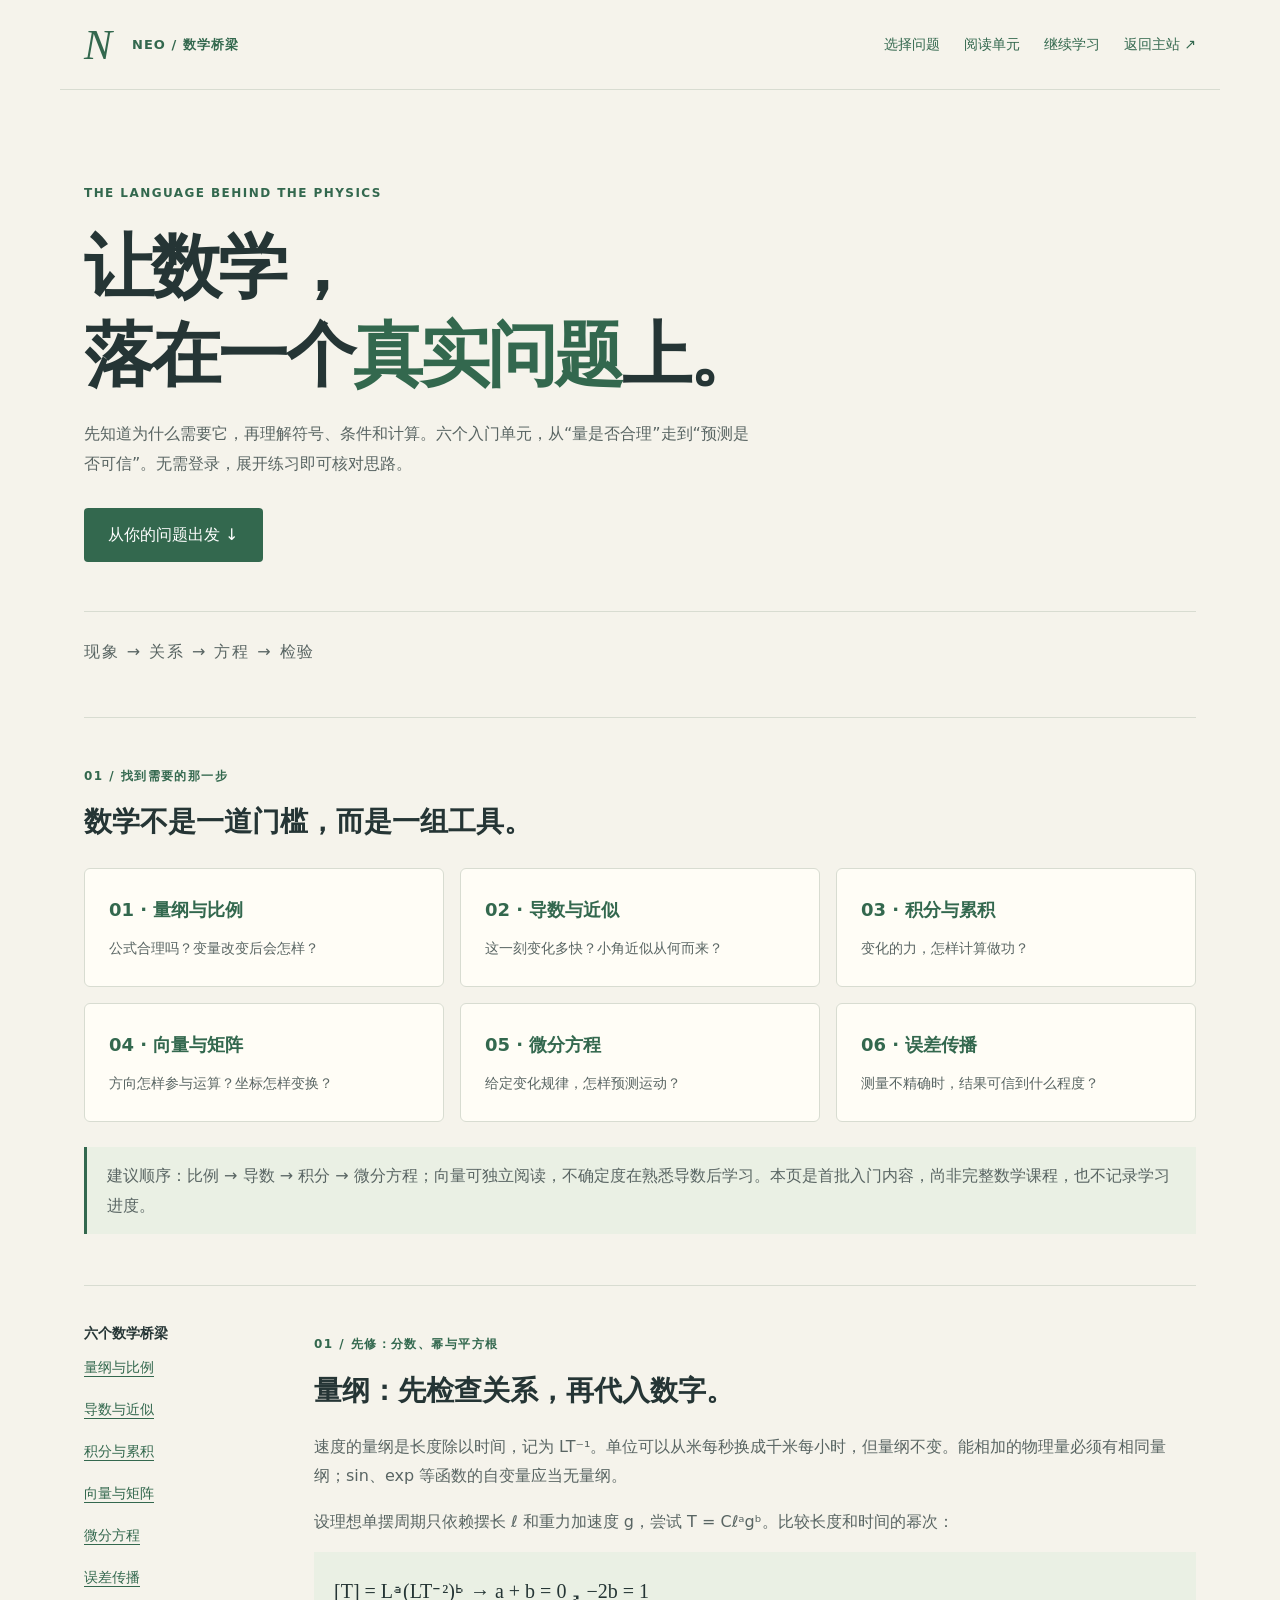
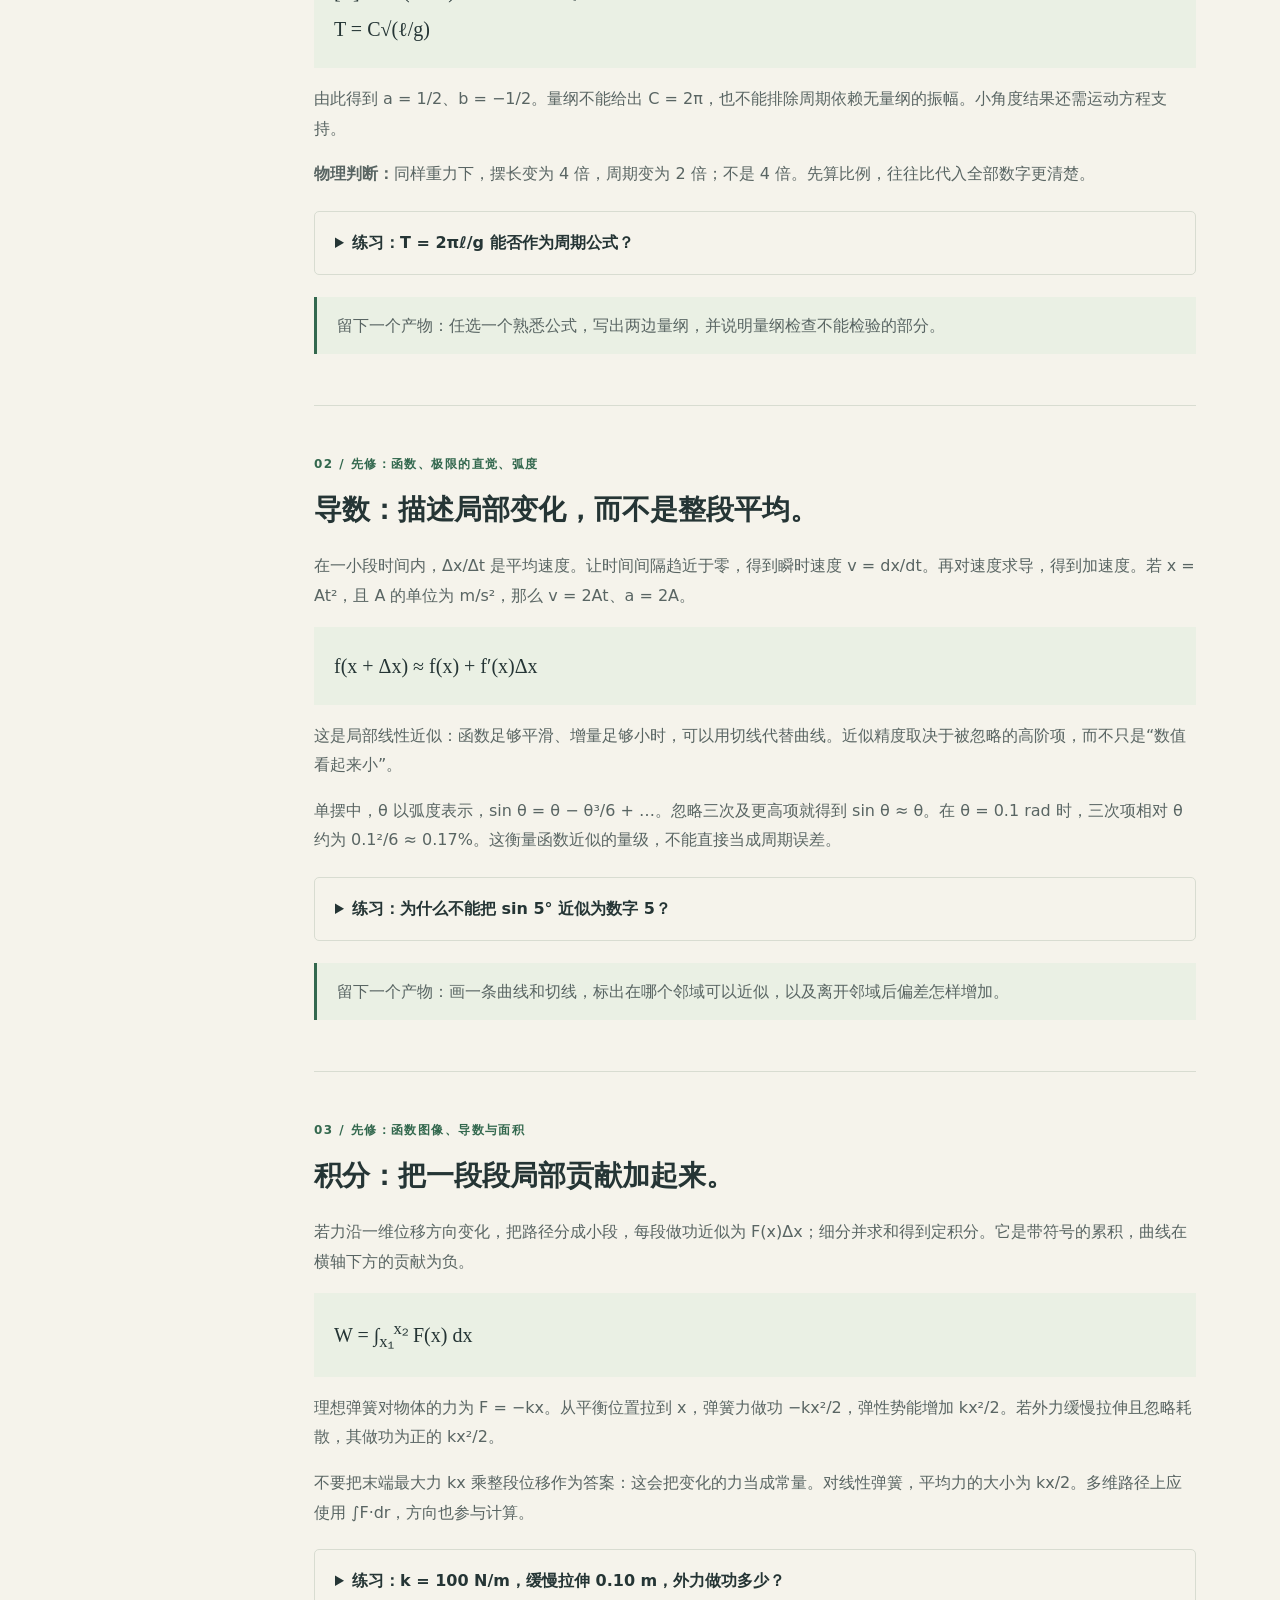
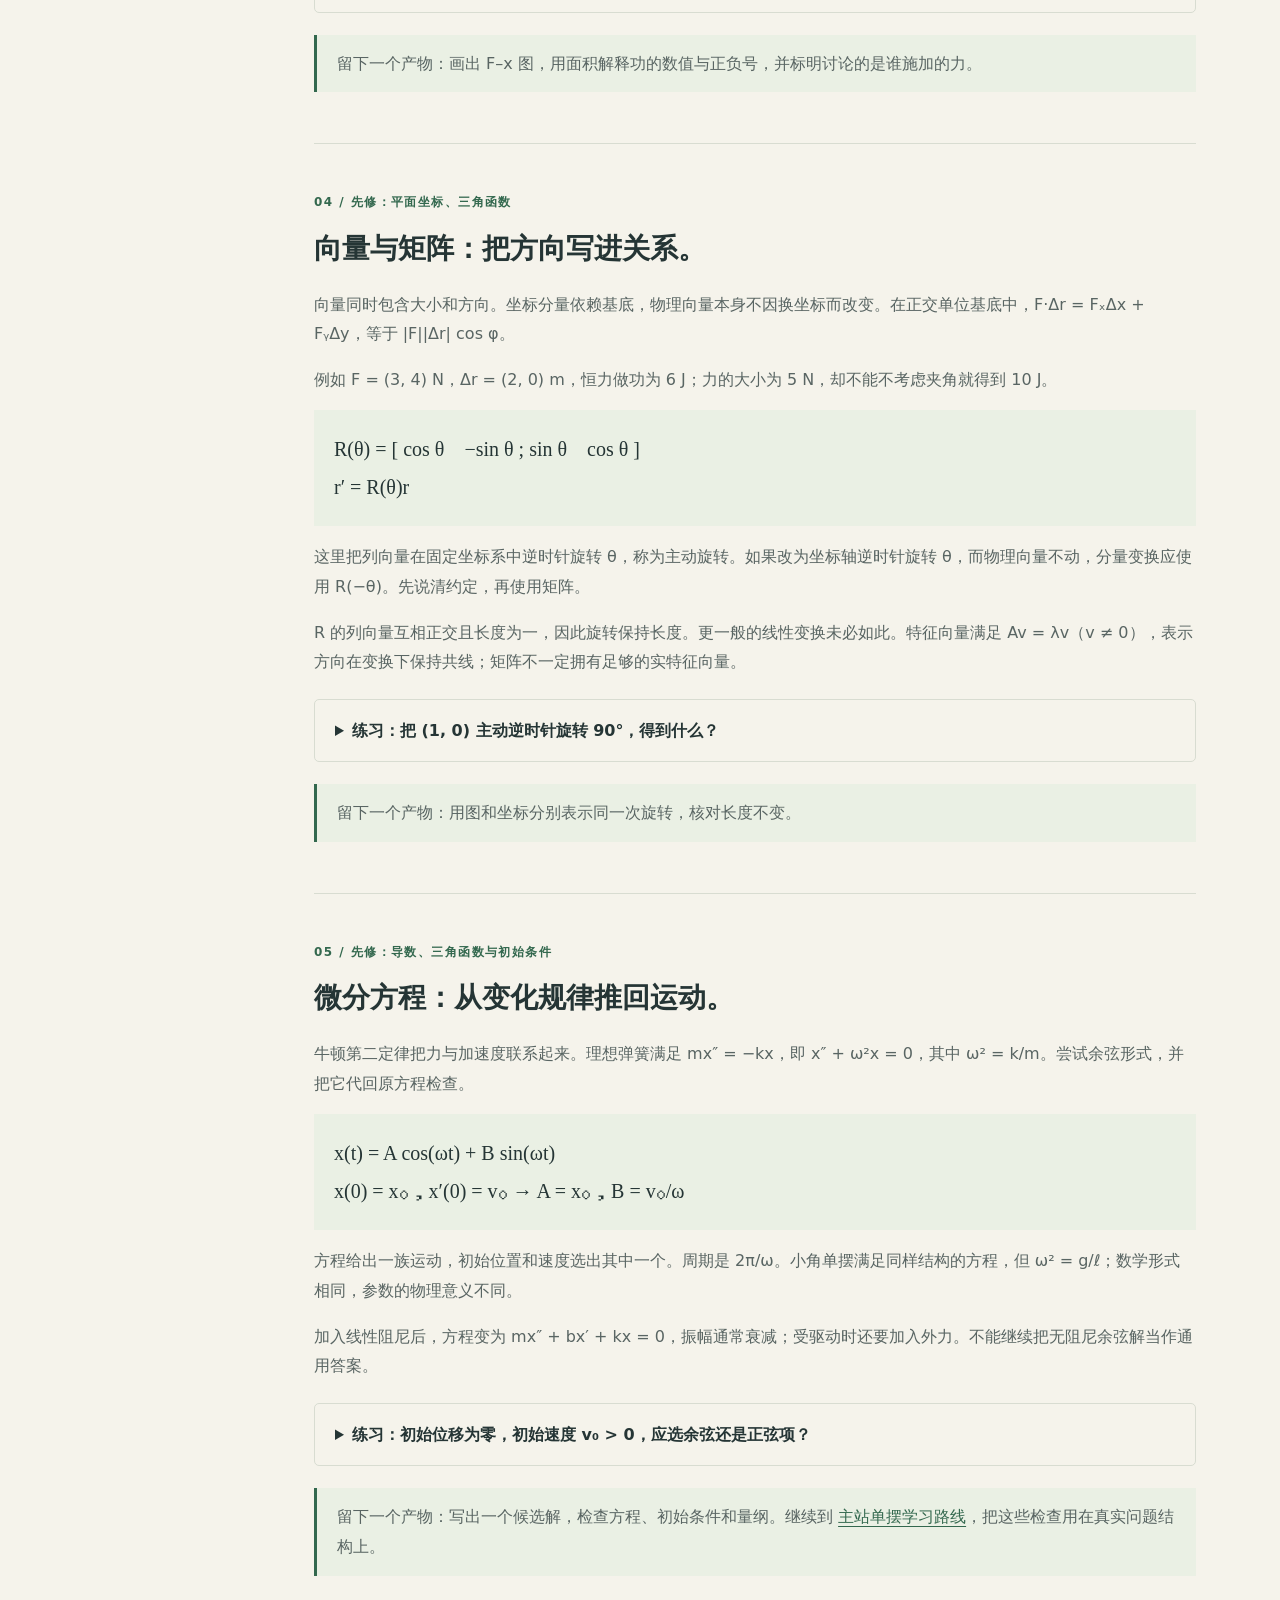
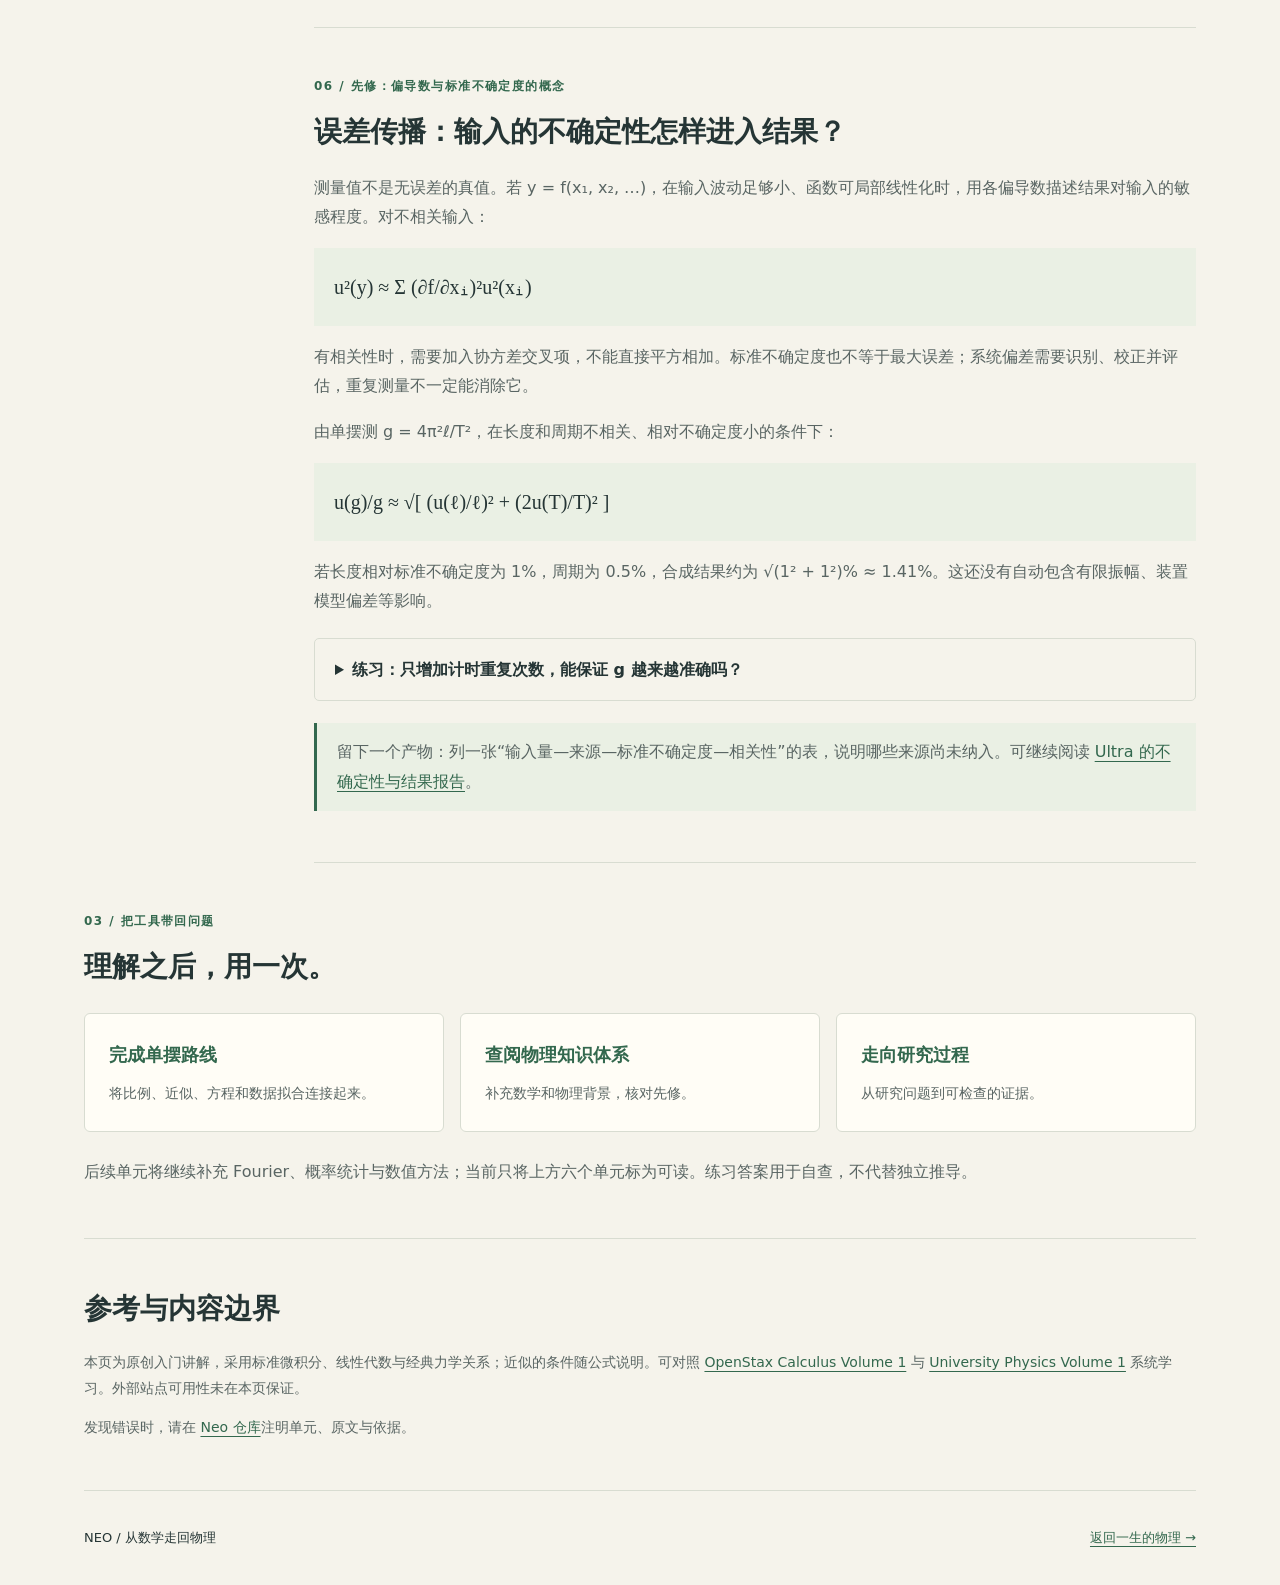
==== index.html @ 9232c653 "feat: build Neo mathematics bridge with six physics learning units" ====
<!doctype html><html lang="zh-CN"><head><meta charset="utf-8"><meta name="viewport" content="width=device-width,initial-scale=1"><meta name="description" content="Neo 数学桥梁：从量纲、导数、积分、向量、微分方程与误差传播连接物理问题。"><title>Neo · 数学如何进入物理</title><link rel="stylesheet" href="style.css"></head><body><a class="skip" href="#main">跳到正文</a><header><a class="brand" href="./">N<span>NEO / 数学桥梁</span></a><nav aria-label="主导航"><a href="#map">选择问题</a><a href="#units">阅读单元</a><a href="#next">继续学习</a><a href="https://illudew.github.io/">返回主站 ↗</a></nav></header><main id="main">
<section class="hero"><p class="eyebrow">THE LANGUAGE BEHIND THE PHYSICS</p><h1>让数学，<br>落在一个<em>真实问题</em>上。</h1><p>先知道为什么需要它，再理解符号、条件和计算。六个入门单元，从“量是否合理”走到“预测是否可信”。无需登录，展开练习即可核对思路。</p><a class="button" href="#map">从你的问题出发 ↓</a><div class="hero-equation" aria-hidden="true">现象 → 关系 → 方程 → 检验</div></section>
<section id="map"><p class="eyebrow">01 / 找到需要的那一步</p><h2>数学不是一道门槛，而是一组工具。</h2><div class="cards"><a href="#dimensions"><b>01 · 量纲与比例</b><span>公式合理吗？变量改变后会怎样？</span></a><a href="#derivative"><b>02 · 导数与近似</b><span>这一刻变化多快？小角近似从何而来？</span></a><a href="#integral"><b>03 · 积分与累积</b><span>变化的力，怎样计算做功？</span></a><a href="#vectors"><b>04 · 向量与矩阵</b><span>方向怎样参与运算？坐标怎样变换？</span></a><a href="#equation"><b>05 · 微分方程</b><span>给定变化规律，怎样预测运动？</span></a><a href="#uncertainty"><b>06 · 误差传播</b><span>测量不精确时，结果可信到什么程度？</span></a></div><p class="note">建议顺序：比例 → 导数 → 积分 → 微分方程；向量可独立阅读，不确定度在熟悉导数后学习。本页是首批入门内容，尚非完整数学课程，也不记录学习进度。</p></section>
<div id="units" class="reading"><aside aria-label="单元目录"><strong>六个数学桥梁</strong><a href="#dimensions">量纲与比例</a><a href="#derivative">导数与近似</a><a href="#integral">积分与累积</a><a href="#vectors">向量与矩阵</a><a href="#equation">微分方程</a><a href="#uncertainty">误差传播</a></aside><article>
<section id="dimensions"><p class="eyebrow">01 / 先修：分数、幂与平方根</p><h2>量纲：先检查关系，再代入数字。</h2><p>速度的量纲是长度除以时间，记为 LT⁻¹。单位可以从米每秒换成千米每小时，但量纲不变。能相加的物理量必须有相同量纲；sin、exp 等函数的自变量应当无量纲。</p><p>设理想单摆周期只依赖摆长 ℓ 和重力加速度 g，尝试 T = Cℓᵃgᵇ。比较长度和时间的幂次：</p><div class="formula">[T] = Lᵃ(LT⁻²)ᵇ → a + b = 0，−2b = 1<br>T = C√(ℓ/g)</div><p>由此得到 a = 1/2、b = −1/2。量纲不能给出 C = 2π，也不能排除周期依赖无量纲的振幅。小角度结果还需运动方程支持。</p><p><strong>物理判断：</strong>同样重力下，摆长变为 4 倍，周期变为 2 倍；不是 4 倍。先算比例，往往比代入全部数字更清楚。</p><details><summary>练习：T = 2πℓ/g 能否作为周期公式？</summary><p>不能。ℓ/g 的量纲为时间平方，乘无量纲的 2π 后仍是时间平方。量纲错误足以否定公式；量纲正确却不足以证明公式。</p></details><p class="task">留下一个产物：任选一个熟悉公式，写出两边量纲，并说明量纲检查不能检验的部分。</p></section>
<section id="derivative"><p class="eyebrow">02 / 先修：函数、极限的直觉、弧度</p><h2>导数：描述局部变化，而不是整段平均。</h2><p>在一小段时间内，Δx/Δt 是平均速度。让时间间隔趋近于零，得到瞬时速度 v = dx/dt。再对速度求导，得到加速度。若 x = At²，且 A 的单位为 m/s²，那么 v = 2At、a = 2A。</p><div class="formula">f(x + Δx) ≈ f(x) + f′(x)Δx</div><p>这是局部线性近似：函数足够平滑、增量足够小时，可以用切线代替曲线。近似精度取决于被忽略的高阶项，而不只是“数值看起来小”。</p><p>单摆中，θ 以弧度表示，sin θ = θ − θ³/6 + …。忽略三次及更高项就得到 sin θ ≈ θ。在 θ = 0.1 rad 时，三次项相对 θ 约为 0.1²/6 ≈ 0.17%。这衡量函数近似的量级，不能直接当成周期误差。</p><details><summary>练习：为什么不能把 sin 5° 近似为数字 5？</summary><p>展开式使用弧度。5° = π/36 ≈ 0.0873 rad，所以 sin 5° ≈ 0.0873。把角度制的数值直接代入会破坏近似的尺度。</p></details><p class="task">留下一个产物：画一条曲线和切线，标出在哪个邻域可以近似，以及离开邻域后偏差怎样增加。</p></section>
<section id="integral"><p class="eyebrow">03 / 先修：函数图像、导数与面积</p><h2>积分：把一段段局部贡献加起来。</h2><p>若力沿一维位移方向变化，把路径分成小段，每段做功近似为 F(x)Δx；细分并求和得到定积分。它是带符号的累积，曲线在横轴下方的贡献为负。</p><div class="formula">W = ∫<sub>x₁</sub><sup>x₂</sup> F(x) dx</div><p>理想弹簧对物体的力为 F = −kx。从平衡位置拉到 x，弹簧力做功 −kx²/2，弹性势能增加 kx²/2。若外力缓慢拉伸且忽略耗散，其做功为正的 kx²/2。</p><p>不要把末端最大力 kx 乘整段位移作为答案：这会把变化的力当成常量。对线性弹簧，平均力的大小为 kx/2。多维路径上应使用 ∫F·dr，方向也参与计算。</p><details><summary>练习：k = 100 N/m，缓慢拉伸 0.10 m，外力做功多少？</summary><p>W = (1/2) × 100 × 0.10² = 0.50 J。若答案为 1 J，检查是否把最终力用于整个过程。</p></details><p class="task">留下一个产物：画出 F–x 图，用面积解释功的数值与正负号，并标明讨论的是谁施加的力。</p></section>
<section id="vectors"><p class="eyebrow">04 / 先修：平面坐标、三角函数</p><h2>向量与矩阵：把方向写进关系。</h2><p>向量同时包含大小和方向。坐标分量依赖基底，物理向量本身不因换坐标而改变。在正交单位基底中，F·Δr = FₓΔx + FᵧΔy，等于 |F||Δr| cos φ。</p><p>例如 F = (3, 4) N，Δr = (2, 0) m，恒力做功为 6 J；力的大小为 5 N，却不能不考虑夹角就得到 10 J。</p><div class="formula">R(θ) = [ cos θ　−sin θ ; sin θ　cos θ ]<br>r′ = R(θ)r</div><p>这里把列向量在固定坐标系中逆时针旋转 θ，称为主动旋转。如果改为坐标轴逆时针旋转 θ，而物理向量不动，分量变换应使用 R(−θ)。先说清约定，再使用矩阵。</p><p>R 的列向量互相正交且长度为一，因此旋转保持长度。更一般的线性变换未必如此。特征向量满足 Av = λv（v ≠ 0），表示方向在变换下保持共线；矩阵不一定拥有足够的实特征向量。</p><details><summary>练习：把 (1, 0) 主动逆时针旋转 90°，得到什么？</summary><p>得到 (0, 1)。如果结果是 (0, −1)，检查采用的是主动旋转还是被动坐标变换，以及角度正方向。</p></details><p class="task">留下一个产物：用图和坐标分别表示同一次旋转，核对长度不变。</p></section>
<section id="equation"><p class="eyebrow">05 / 先修：导数、三角函数与初始条件</p><h2>微分方程：从变化规律推回运动。</h2><p>牛顿第二定律把力与加速度联系起来。理想弹簧满足 mx″ = −kx，即 x″ + ω²x = 0，其中 ω² = k/m。尝试余弦形式，并把它代回原方程检查。</p><div class="formula">x(t) = A cos(ωt) + B sin(ωt)<br>x(0) = x₀，x′(0) = v₀ → A = x₀，B = v₀/ω</div><p>方程给出一族运动，初始位置和速度选出其中一个。周期是 2π/ω。小角单摆满足同样结构的方程，但 ω² = g/ℓ；数学形式相同，参数的物理意义不同。</p><p>加入线性阻尼后，方程变为 mx″ + bx′ + kx = 0，振幅通常衰减；受驱动时还要加入外力。不能继续把无阻尼余弦解当作通用答案。</p><details><summary>练习：初始位移为零，初始速度 v₀ &gt; 0，应选余弦还是正弦项？</summary><p>此时 A = 0，B = v₀/ω，故 x = (v₀/ω)sin(ωt)。代入 t = 0 检查位置，再求导检查初速度，比凭图形记忆更可靠。</p></details><p class="task">留下一个产物：写出一个候选解，检查方程、初始条件和量纲。继续到 <a href="https://illudew.github.io/learn.html#derive">主站单摆学习路线</a>，把这些检查用在真实问题结构上。</p></section>
<section id="uncertainty"><p class="eyebrow">06 / 先修：偏导数与标准不确定度的概念</p><h2>误差传播：输入的不确定性怎样进入结果？</h2><p>测量值不是无误差的真值。若 y = f(x₁, x₂, …)，在输入波动足够小、函数可局部线性化时，用各偏导数描述结果对输入的敏感程度。对不相关输入：</p><div class="formula">u²(y) ≈ Σ (∂f/∂xᵢ)²u²(xᵢ)</div><p>有相关性时，需要加入协方差交叉项，不能直接平方相加。标准不确定度也不等于最大误差；系统偏差需要识别、校正并评估，重复测量不一定能消除它。</p><p>由单摆测 g = 4π²ℓ/T²，在长度和周期不相关、相对不确定度小的条件下：</p><div class="formula">u(g)/g ≈ √[ (u(ℓ)/ℓ)² + (2u(T)/T)² ]</div><p>若长度相对标准不确定度为 1%，周期为 0.5%，合成结果约为 √(1² + 1²)% ≈ 1.41%。这还没有自动包含有限振幅、装置模型偏差等影响。</p><details><summary>练习：只增加计时重复次数，能保证 g 越来越准确吗？</summary><p>不能。若长度零点偏差或小角模型误差占主导，重复计时只改善部分随机分量。应先建立不确定度预算，识别最主要来源，再选择改进方向。</p></details><p class="task">留下一个产物：列一张“输入量—来源—标准不确定度—相关性”的表，说明哪些来源尚未纳入。可继续阅读 <a href="https://illudew.github.io/ultra/methods/uncertainty.html">Ultra 的不确定性与结果报告</a>。</p></section>
</article></div>
<section id="next"><p class="eyebrow">03 / 把工具带回问题</p><h2>理解之后，用一次。</h2><div class="cards"><a href="https://illudew.github.io/learn.html"><b>完成单摆路线</b><span>将比例、近似、方程和数据拟合连接起来。</span></a><a href="https://illudew.github.io/Equimophysics/"><b>查阅物理知识体系</b><span>补充数学和物理背景，核对先修。</span></a><a href="https://illudew.github.io/ultra/workflow.html"><b>走向研究过程</b><span>从研究问题到可检查的证据。</span></a></div><p>后续单元将继续补充 Fourier、概率统计与数值方法；当前只将上方六个单元标为可读。练习答案用于自查，不代替独立推导。</p></section>
<section class="sources"><h2>参考与内容边界</h2><p>本页为原创入门讲解，采用标准微积分、线性代数与经典力学关系；近似的条件随公式说明。可对照 <a href="https://openstax.org/details/books/calculus-volume-1">OpenStax Calculus Volume 1</a> 与 <a href="https://openstax.org/details/books/university-physics-volume-1">University Physics Volume 1</a> 系统学习。外部站点可用性未在本页保证。</p><p>发现错误时，请在 <a href="https://github.com/illudew/neo/issues">Neo 仓库</a>注明单元、原文与依据。</p></section>
</main><footer><span>NEO / 从数学走回物理</span><a href="https://illudew.github.io/">返回一生的物理 →</a></footer></body></html>
---- style.css ----
:root{--ink:#253535;--muted:#596563;--paper:#f5f3eb;--line:#d8dcd1;--green:#33684e;font-family:system-ui,-apple-system,"PingFang SC","Microsoft YaHei",sans-serif;color:var(--ink);background:var(--paper);line-height:1.85}*{box-sizing:border-box}body{margin:0}a{color:var(--green);text-underline-offset:4px}a:focus-visible,summary:focus-visible{outline:3px solid #b77728;outline-offset:4px}header,main,footer{max-width:1160px;margin:auto;padding-inline:24px}header{display:flex;justify-content:space-between;align-items:center;gap:24px;min-height:90px;border-bottom:1px solid var(--line)}.brand{font:italic 42px Georgia,serif;text-decoration:none;display:flex;align-items:center;gap:20px}.brand span{font:600 13px system-ui;letter-spacing:.08em}nav{display:flex;gap:24px;font-size:14px}nav a{text-decoration:none}.skip{position:absolute;top:-100px;padding:10px;background:white}.skip:focus{top:0}.hero{padding:80px 0 50px}.eyebrow{color:var(--green);font-size:12px;letter-spacing:.12em;font-weight:650}h1{font-size:clamp(38px,6vw,70px);line-height:1.25;letter-spacing:-.04em;margin:20px 0}h1 em{font-style:normal;color:var(--green)}.hero>p{max-width:680px}.button{display:inline-block;background:var(--green);color:white;padding:12px 24px;border-radius:4px;text-decoration:none;margin:14px 0}.hero-equation{border-top:1px solid var(--line);padding-top:25px;margin-top:35px;color:var(--muted);letter-spacing:.12em}h2{font-size:28px;line-height:1.5;margin:14px 0 20px}section{scroll-margin-top:24px;padding:35px 0;border-bottom:1px solid var(--line)}.cards{display:grid;grid-template-columns:repeat(3,minmax(0,1fr));gap:16px;margin:25px 0}.cards a{display:block;padding:24px;border:1px solid var(--line);background:#fffdf6;border-radius:6px;text-decoration:none}.cards b{display:block;font-size:18px}.cards span{display:block;color:var(--muted);font-size:14px;margin-top:10px}.cards a:hover{border-color:var(--green)}p{color:var(--muted)}.note,.task{border-left:3px solid var(--green);padding:14px 20px;background:#eaf0e4}.reading{display:grid;grid-template-columns:185px minmax(0,1fr);gap:45px;margin-top:35px}.reading aside{position:sticky;top:20px;height:max-content;font-size:14px}.reading aside a{display:block;padding:8px 0}.reading article{min-width:0}.reading article section:first-child{padding-top:0}.formula{background:#eaf0e4;padding:20px;font:20px/1.9 Georgia,"Times New Roman",serif;overflow-wrap:anywhere}details{border:1px solid var(--line);padding:16px 20px;border-radius:5px;margin:22px 0}summary{cursor:pointer;font-weight:600}details p:last-child{margin-bottom:0}.sources{font-size:14px}footer{display:flex;justify-content:space-between;gap:20px;padding-block:35px;font-size:13px}@media(max-width:760px){header{flex-direction:column;align-items:flex-start;padding-block:18px;gap:15px}nav{gap:17px;flex-wrap:wrap}.cards{grid-template-columns:repeat(2,minmax(0,1fr))}.reading{grid-template-columns:1fr;gap:25px}.reading aside{position:static;display:flex;gap:15px;overflow:auto;white-space:nowrap}.reading aside strong{display:none}.hero{padding-top:40px}}@media(max-width:480px){header,main,footer{padding-inline:18px}.cards{grid-template-columns:1fr}h2{font-size:24px}footer{display:block}.formula{font-size:18px}}@media print{header,aside,footer,.button{display:none!important}.reading{display:block}details{break-inside:avoid}main{max-width:none}body{background:white}}
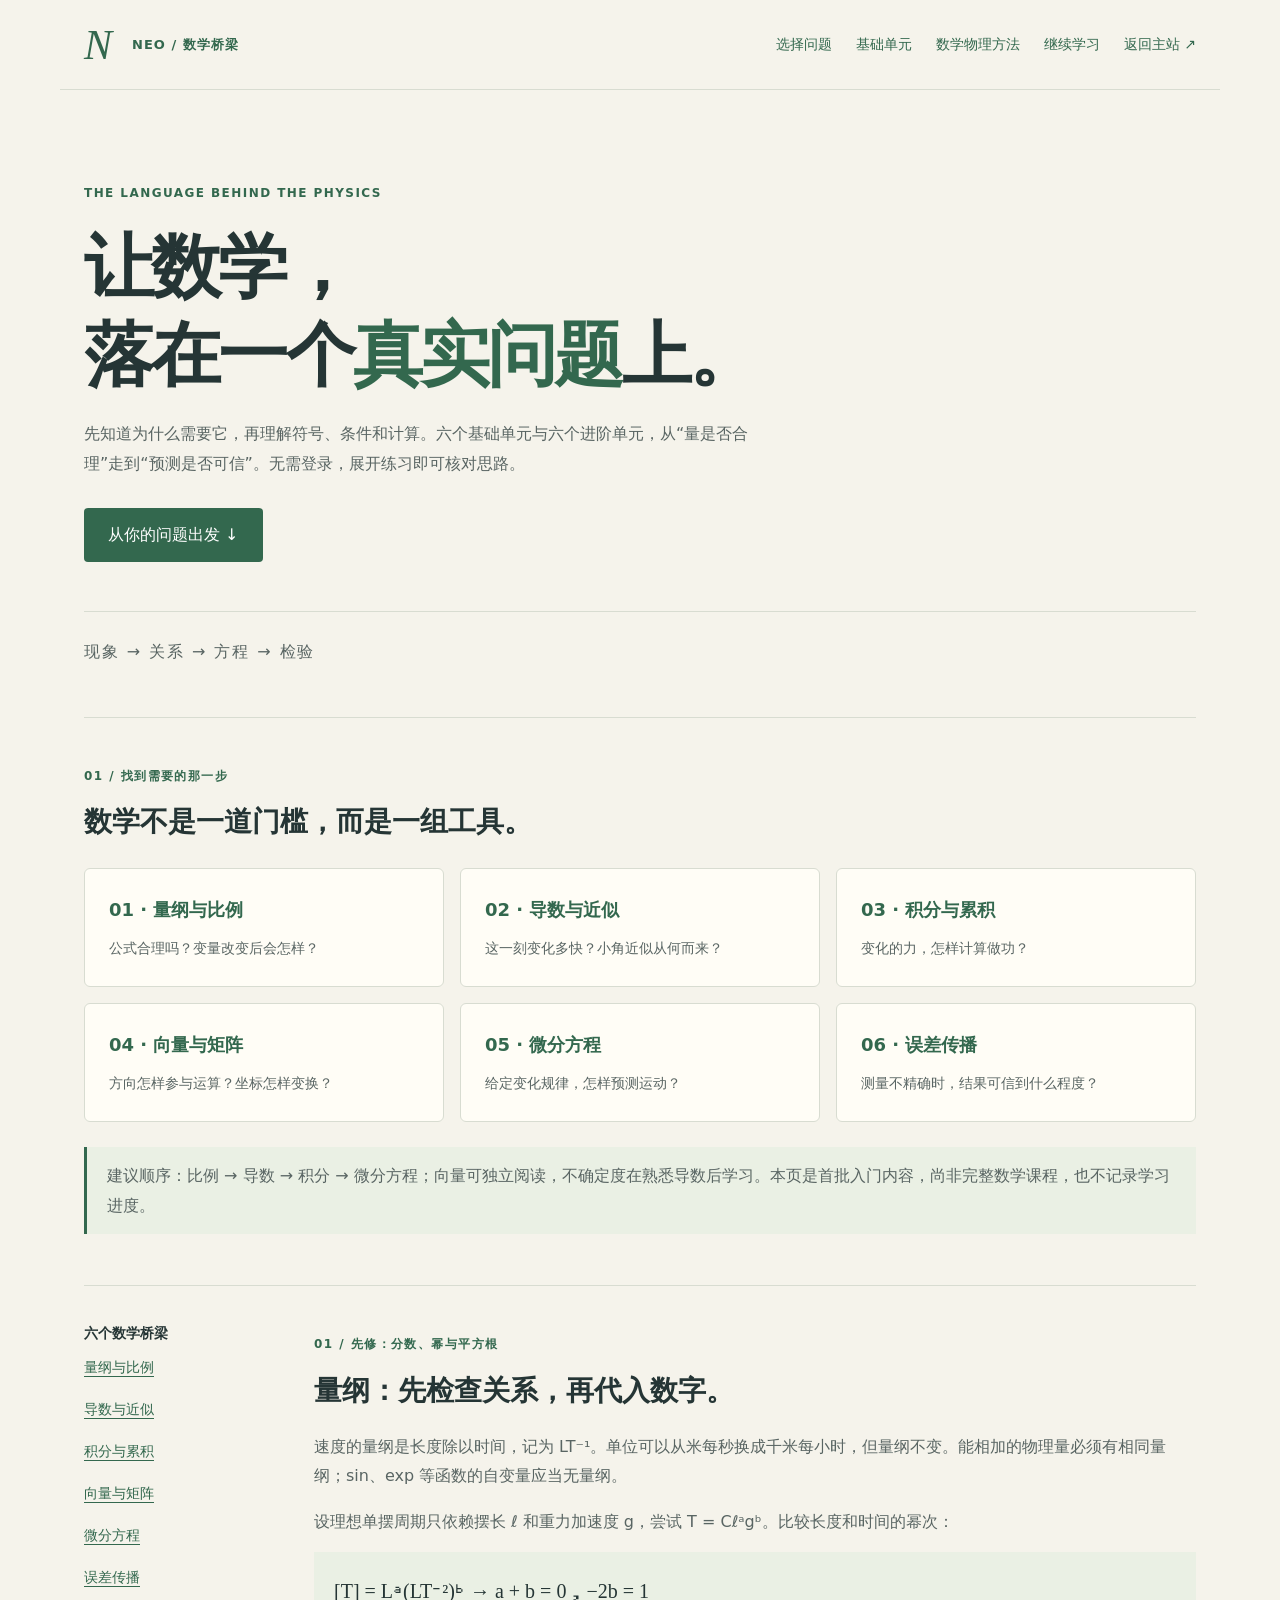
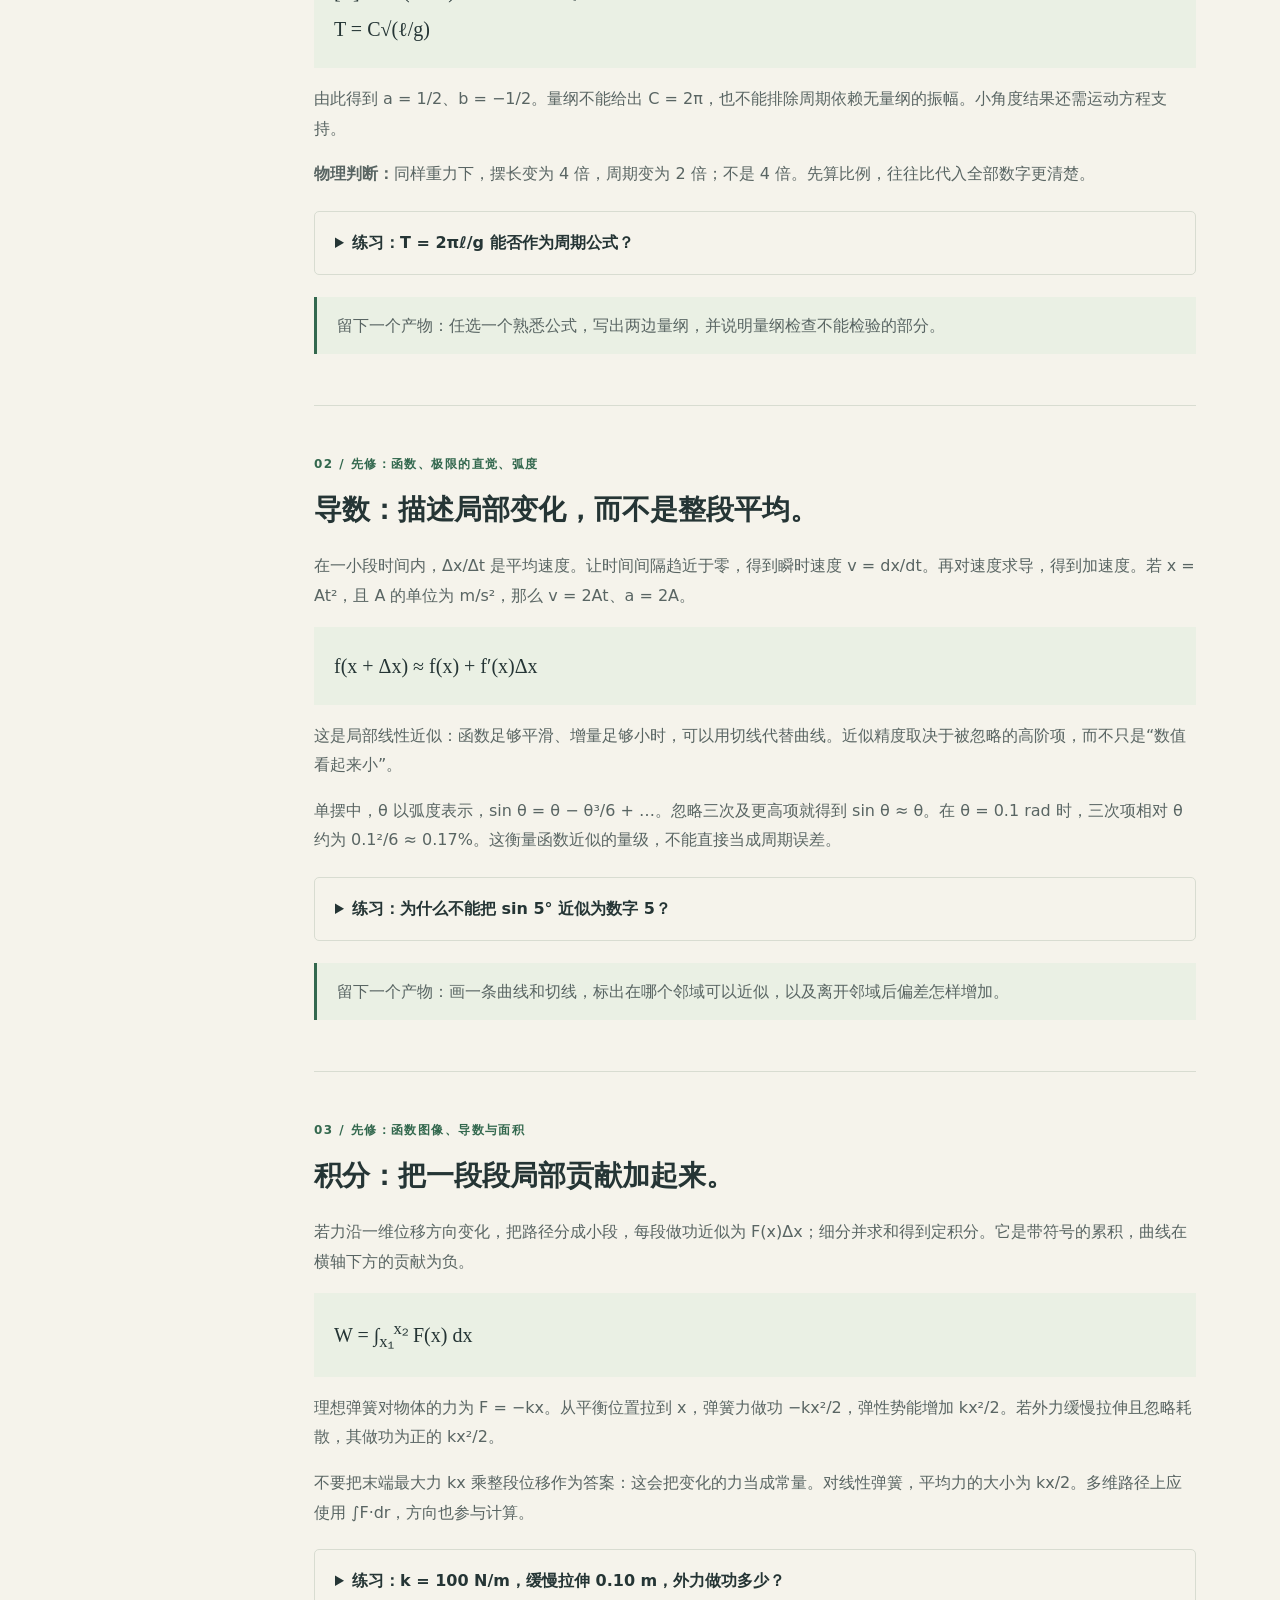
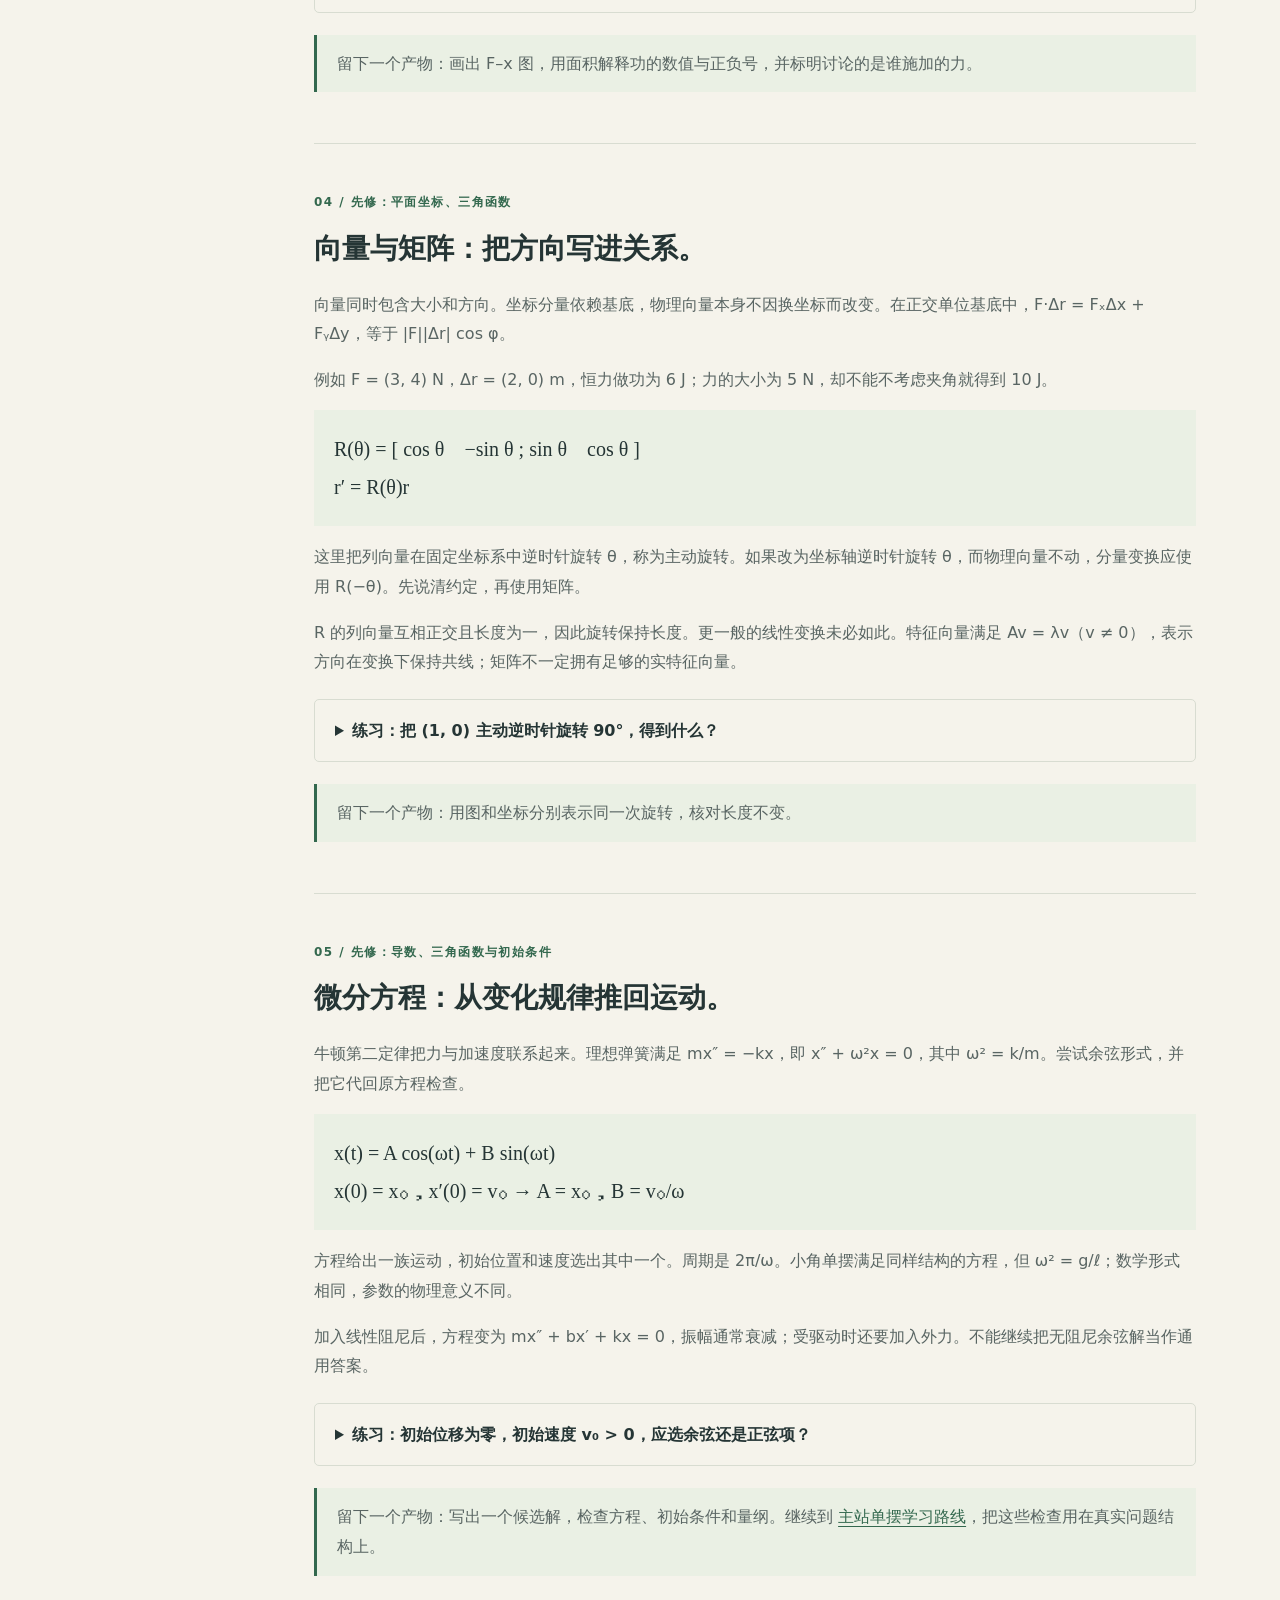
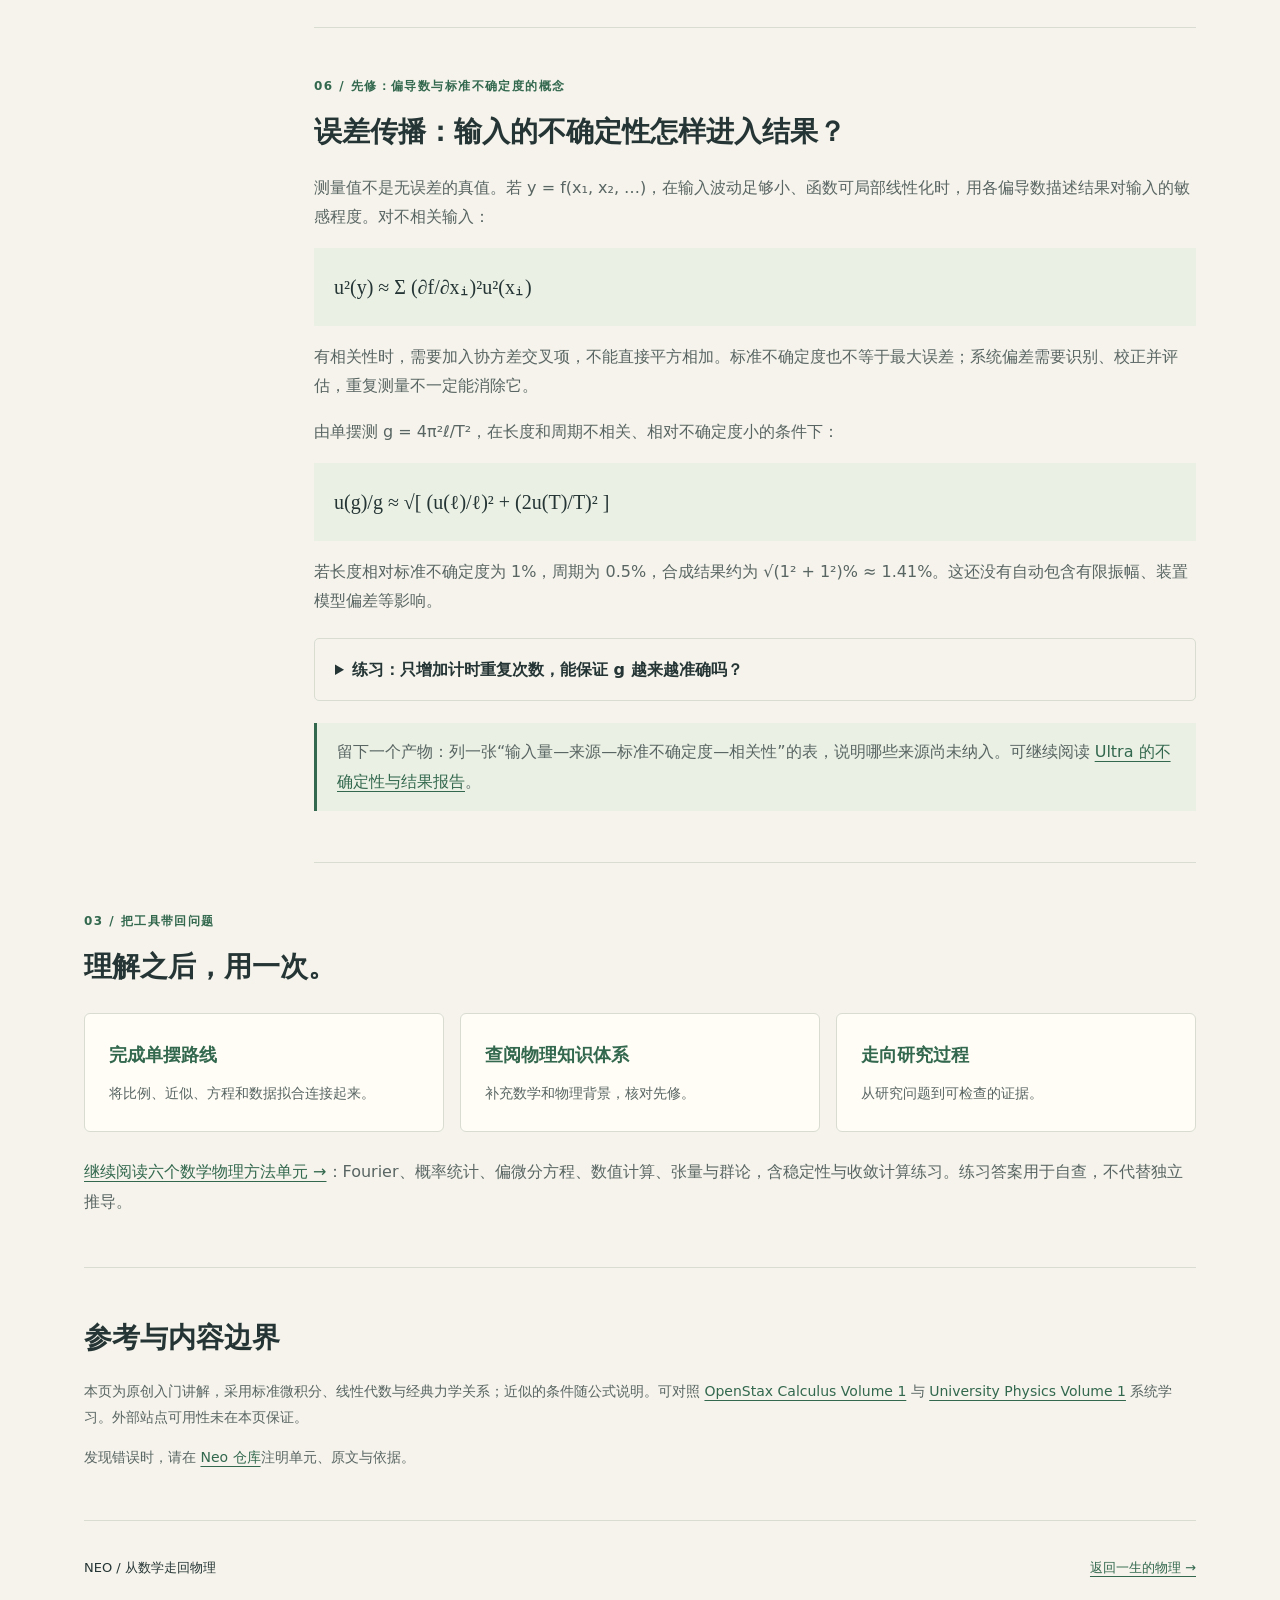
==== commit 50d2aa11: "feat: extend Neo into mathematical physics with PDEs tensors groups and numerics" ====
--- a/index.html
+++ b/index.html
@@ -1,5 +1,5 @@
-<!doctype html><html lang="zh-CN"><head><meta charset="utf-8"><meta name="viewport" content="width=device-width,initial-scale=1"><meta name="description" content="Neo 数学桥梁：从量纲、导数、积分、向量、微分方程与误差传播连接物理问题。"><title>Neo · 数学如何进入物理</title><link rel="stylesheet" href="style.css"></head><body><a class="skip" href="#main">跳到正文</a><header><a class="brand" href="./">N<span>NEO / 数学桥梁</span></a><nav aria-label="主导航"><a href="#map">选择问题</a><a href="#units">阅读单元</a><a href="#next">继续学习</a><a href="https://illudew.github.io/">返回主站 ↗</a></nav></header><main id="main">
-<section class="hero"><p class="eyebrow">THE LANGUAGE BEHIND THE PHYSICS</p><h1>让数学，<br>落在一个<em>真实问题</em>上。</h1><p>先知道为什么需要它，再理解符号、条件和计算。六个入门单元，从“量是否合理”走到“预测是否可信”。无需登录，展开练习即可核对思路。</p><a class="button" href="#map">从你的问题出发 ↓</a><div class="hero-equation" aria-hidden="true">现象 → 关系 → 方程 → 检验</div></section>
+<!doctype html><html lang="zh-CN"><head><meta charset="utf-8"><meta name="viewport" content="width=device-width,initial-scale=1"><meta name="description" content="Neo 数学桥梁：从量纲、导数、积分、向量、微分方程与误差传播连接物理问题。"><title>Neo · 数学如何进入物理</title><link rel="stylesheet" href="style.css"></head><body><a class="skip" href="#main">跳到正文</a><header><a class="brand" href="./">N<span>NEO / 数学桥梁</span></a><nav aria-label="主导航"><a href="#map">选择问题</a><a href="#units">基础单元</a><a href="methods.html">数学物理方法</a><a href="#next">继续学习</a><a href="https://illudew.github.io/">返回主站 ↗</a></nav></header><main id="main">
+<section class="hero"><p class="eyebrow">THE LANGUAGE BEHIND THE PHYSICS</p><h1>让数学，<br>落在一个<em>真实问题</em>上。</h1><p>先知道为什么需要它，再理解符号、条件和计算。六个基础单元与六个进阶单元，从“量是否合理”走到“预测是否可信”。无需登录，展开练习即可核对思路。</p><a class="button" href="#map">从你的问题出发 ↓</a><div class="hero-equation" aria-hidden="true">现象 → 关系 → 方程 → 检验</div></section>
 <section id="map"><p class="eyebrow">01 / 找到需要的那一步</p><h2>数学不是一道门槛，而是一组工具。</h2><div class="cards"><a href="#dimensions"><b>01 · 量纲与比例</b><span>公式合理吗？变量改变后会怎样？</span></a><a href="#derivative"><b>02 · 导数与近似</b><span>这一刻变化多快？小角近似从何而来？</span></a><a href="#integral"><b>03 · 积分与累积</b><span>变化的力，怎样计算做功？</span></a><a href="#vectors"><b>04 · 向量与矩阵</b><span>方向怎样参与运算？坐标怎样变换？</span></a><a href="#equation"><b>05 · 微分方程</b><span>给定变化规律，怎样预测运动？</span></a><a href="#uncertainty"><b>06 · 误差传播</b><span>测量不精确时，结果可信到什么程度？</span></a></div><p class="note">建议顺序：比例 → 导数 → 积分 → 微分方程；向量可独立阅读，不确定度在熟悉导数后学习。本页是首批入门内容，尚非完整数学课程，也不记录学习进度。</p></section>
 <div id="units" class="reading"><aside aria-label="单元目录"><strong>六个数学桥梁</strong><a href="#dimensions">量纲与比例</a><a href="#derivative">导数与近似</a><a href="#integral">积分与累积</a><a href="#vectors">向量与矩阵</a><a href="#equation">微分方程</a><a href="#uncertainty">误差传播</a></aside><article>
 <section id="dimensions"><p class="eyebrow">01 / 先修：分数、幂与平方根</p><h2>量纲：先检查关系，再代入数字。</h2><p>速度的量纲是长度除以时间，记为 LT⁻¹。单位可以从米每秒换成千米每小时，但量纲不变。能相加的物理量必须有相同量纲；sin、exp 等函数的自变量应当无量纲。</p><p>设理想单摆周期只依赖摆长 ℓ 和重力加速度 g，尝试 T = Cℓᵃgᵇ。比较长度和时间的幂次：</p><div class="formula">[T] = Lᵃ(LT⁻²)ᵇ → a + b = 0，−2b = 1<br>T = C√(ℓ/g)</div><p>由此得到 a = 1/2、b = −1/2。量纲不能给出 C = 2π，也不能排除周期依赖无量纲的振幅。小角度结果还需运动方程支持。</p><p><strong>物理判断：</strong>同样重力下，摆长变为 4 倍，周期变为 2 倍；不是 4 倍。先算比例，往往比代入全部数字更清楚。</p><details><summary>练习：T = 2πℓ/g 能否作为周期公式？</summary><p>不能。ℓ/g 的量纲为时间平方，乘无量纲的 2π 后仍是时间平方。量纲错误足以否定公式；量纲正确却不足以证明公式。</p></details><p class="task">留下一个产物：任选一个熟悉公式，写出两边量纲，并说明量纲检查不能检验的部分。</p></section>
@@ -9,6 +9,6 @@
 <section id="equation"><p class="eyebrow">05 / 先修：导数、三角函数与初始条件</p><h2>微分方程：从变化规律推回运动。</h2><p>牛顿第二定律把力与加速度联系起来。理想弹簧满足 mx″ = −kx，即 x″ + ω²x = 0，其中 ω² = k/m。尝试余弦形式，并把它代回原方程检查。</p><div class="formula">x(t) = A cos(ωt) + B sin(ωt)<br>x(0) = x₀，x′(0) = v₀ → A = x₀，B = v₀/ω</div><p>方程给出一族运动，初始位置和速度选出其中一个。周期是 2π/ω。小角单摆满足同样结构的方程，但 ω² = g/ℓ；数学形式相同，参数的物理意义不同。</p><p>加入线性阻尼后，方程变为 mx″ + bx′ + kx = 0，振幅通常衰减；受驱动时还要加入外力。不能继续把无阻尼余弦解当作通用答案。</p><details><summary>练习：初始位移为零，初始速度 v₀ &gt; 0，应选余弦还是正弦项？</summary><p>此时 A = 0，B = v₀/ω，故 x = (v₀/ω)sin(ωt)。代入 t = 0 检查位置，再求导检查初速度，比凭图形记忆更可靠。</p></details><p class="task">留下一个产物：写出一个候选解，检查方程、初始条件和量纲。继续到 <a href="https://illudew.github.io/learn.html#derive">主站单摆学习路线</a>，把这些检查用在真实问题结构上。</p></section>
 <section id="uncertainty"><p class="eyebrow">06 / 先修：偏导数与标准不确定度的概念</p><h2>误差传播：输入的不确定性怎样进入结果？</h2><p>测量值不是无误差的真值。若 y = f(x₁, x₂, …)，在输入波动足够小、函数可局部线性化时，用各偏导数描述结果对输入的敏感程度。对不相关输入：</p><div class="formula">u²(y) ≈ Σ (∂f/∂xᵢ)²u²(xᵢ)</div><p>有相关性时，需要加入协方差交叉项，不能直接平方相加。标准不确定度也不等于最大误差；系统偏差需要识别、校正并评估，重复测量不一定能消除它。</p><p>由单摆测 g = 4π²ℓ/T²，在长度和周期不相关、相对不确定度小的条件下：</p><div class="formula">u(g)/g ≈ √[ (u(ℓ)/ℓ)² + (2u(T)/T)² ]</div><p>若长度相对标准不确定度为 1%，周期为 0.5%，合成结果约为 √(1² + 1²)% ≈ 1.41%。这还没有自动包含有限振幅、装置模型偏差等影响。</p><details><summary>练习：只增加计时重复次数，能保证 g 越来越准确吗？</summary><p>不能。若长度零点偏差或小角模型误差占主导，重复计时只改善部分随机分量。应先建立不确定度预算，识别最主要来源，再选择改进方向。</p></details><p class="task">留下一个产物：列一张“输入量—来源—标准不确定度—相关性”的表，说明哪些来源尚未纳入。可继续阅读 <a href="https://illudew.github.io/ultra/methods/uncertainty.html">Ultra 的不确定性与结果报告</a>。</p></section>
 </article></div>
-<section id="next"><p class="eyebrow">03 / 把工具带回问题</p><h2>理解之后，用一次。</h2><div class="cards"><a href="https://illudew.github.io/learn.html"><b>完成单摆路线</b><span>将比例、近似、方程和数据拟合连接起来。</span></a><a href="https://illudew.github.io/Equimophysics/"><b>查阅物理知识体系</b><span>补充数学和物理背景，核对先修。</span></a><a href="https://illudew.github.io/ultra/workflow.html"><b>走向研究过程</b><span>从研究问题到可检查的证据。</span></a></div><p>后续单元将继续补充 Fourier、概率统计与数值方法；当前只将上方六个单元标为可读。练习答案用于自查，不代替独立推导。</p></section>
+<section id="next"><p class="eyebrow">03 / 把工具带回问题</p><h2>理解之后，用一次。</h2><div class="cards"><a href="https://illudew.github.io/learn.html"><b>完成单摆路线</b><span>将比例、近似、方程和数据拟合连接起来。</span></a><a href="https://illudew.github.io/Equimophysics/"><b>查阅物理知识体系</b><span>补充数学和物理背景，核对先修。</span></a><a href="https://illudew.github.io/ultra/workflow.html"><b>走向研究过程</b><span>从研究问题到可检查的证据。</span></a></div><p><a href="methods.html">继续阅读六个数学物理方法单元 →</a>：Fourier、概率统计、偏微分方程、数值计算、张量与群论，含稳定性与收敛计算练习。练习答案用于自查，不代替独立推导。</p></section>
 <section class="sources"><h2>参考与内容边界</h2><p>本页为原创入门讲解，采用标准微积分、线性代数与经典力学关系；近似的条件随公式说明。可对照 <a href="https://openstax.org/details/books/calculus-volume-1">OpenStax Calculus Volume 1</a> 与 <a href="https://openstax.org/details/books/university-physics-volume-1">University Physics Volume 1</a> 系统学习。外部站点可用性未在本页保证。</p><p>发现错误时，请在 <a href="https://github.com/illudew/neo/issues">Neo 仓库</a>注明单元、原文与依据。</p></section>
 </main><footer><span>NEO / 从数学走回物理</span><a href="https://illudew.github.io/">返回一生的物理 →</a></footer></body></html>
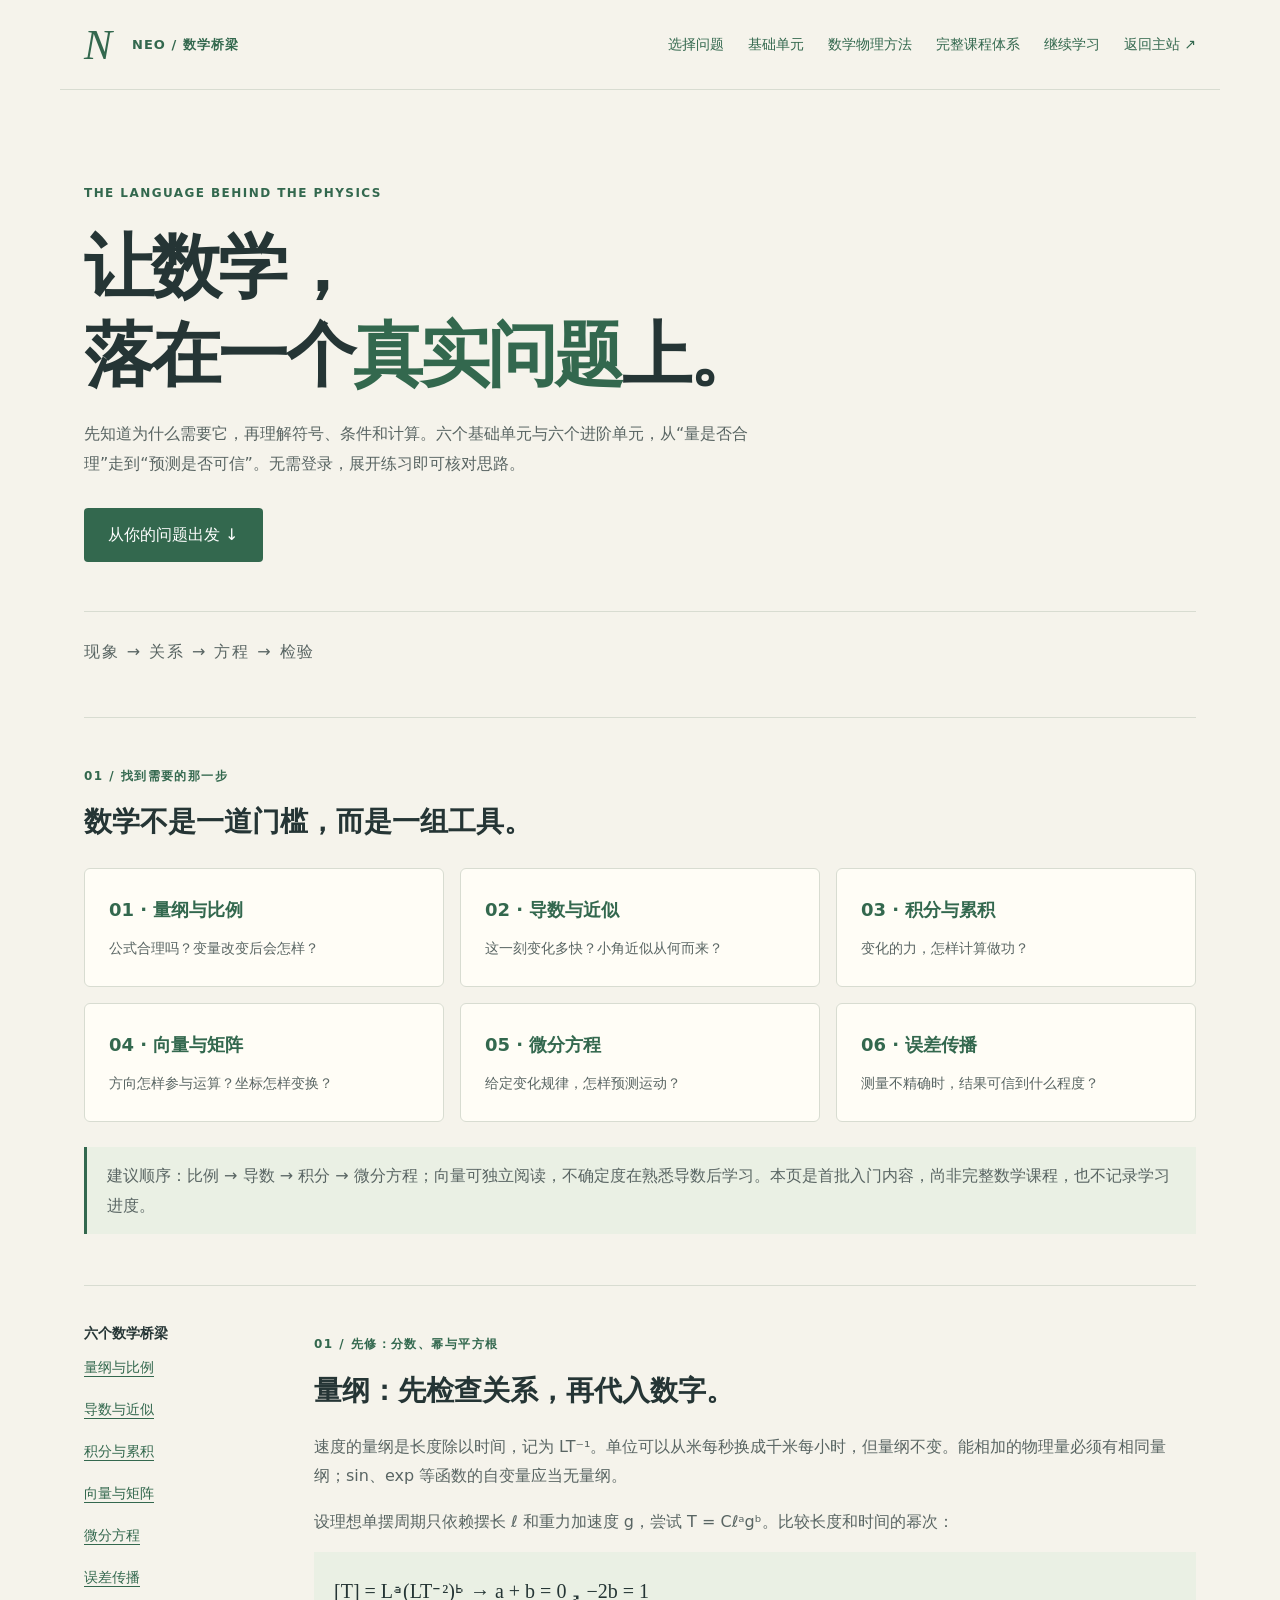
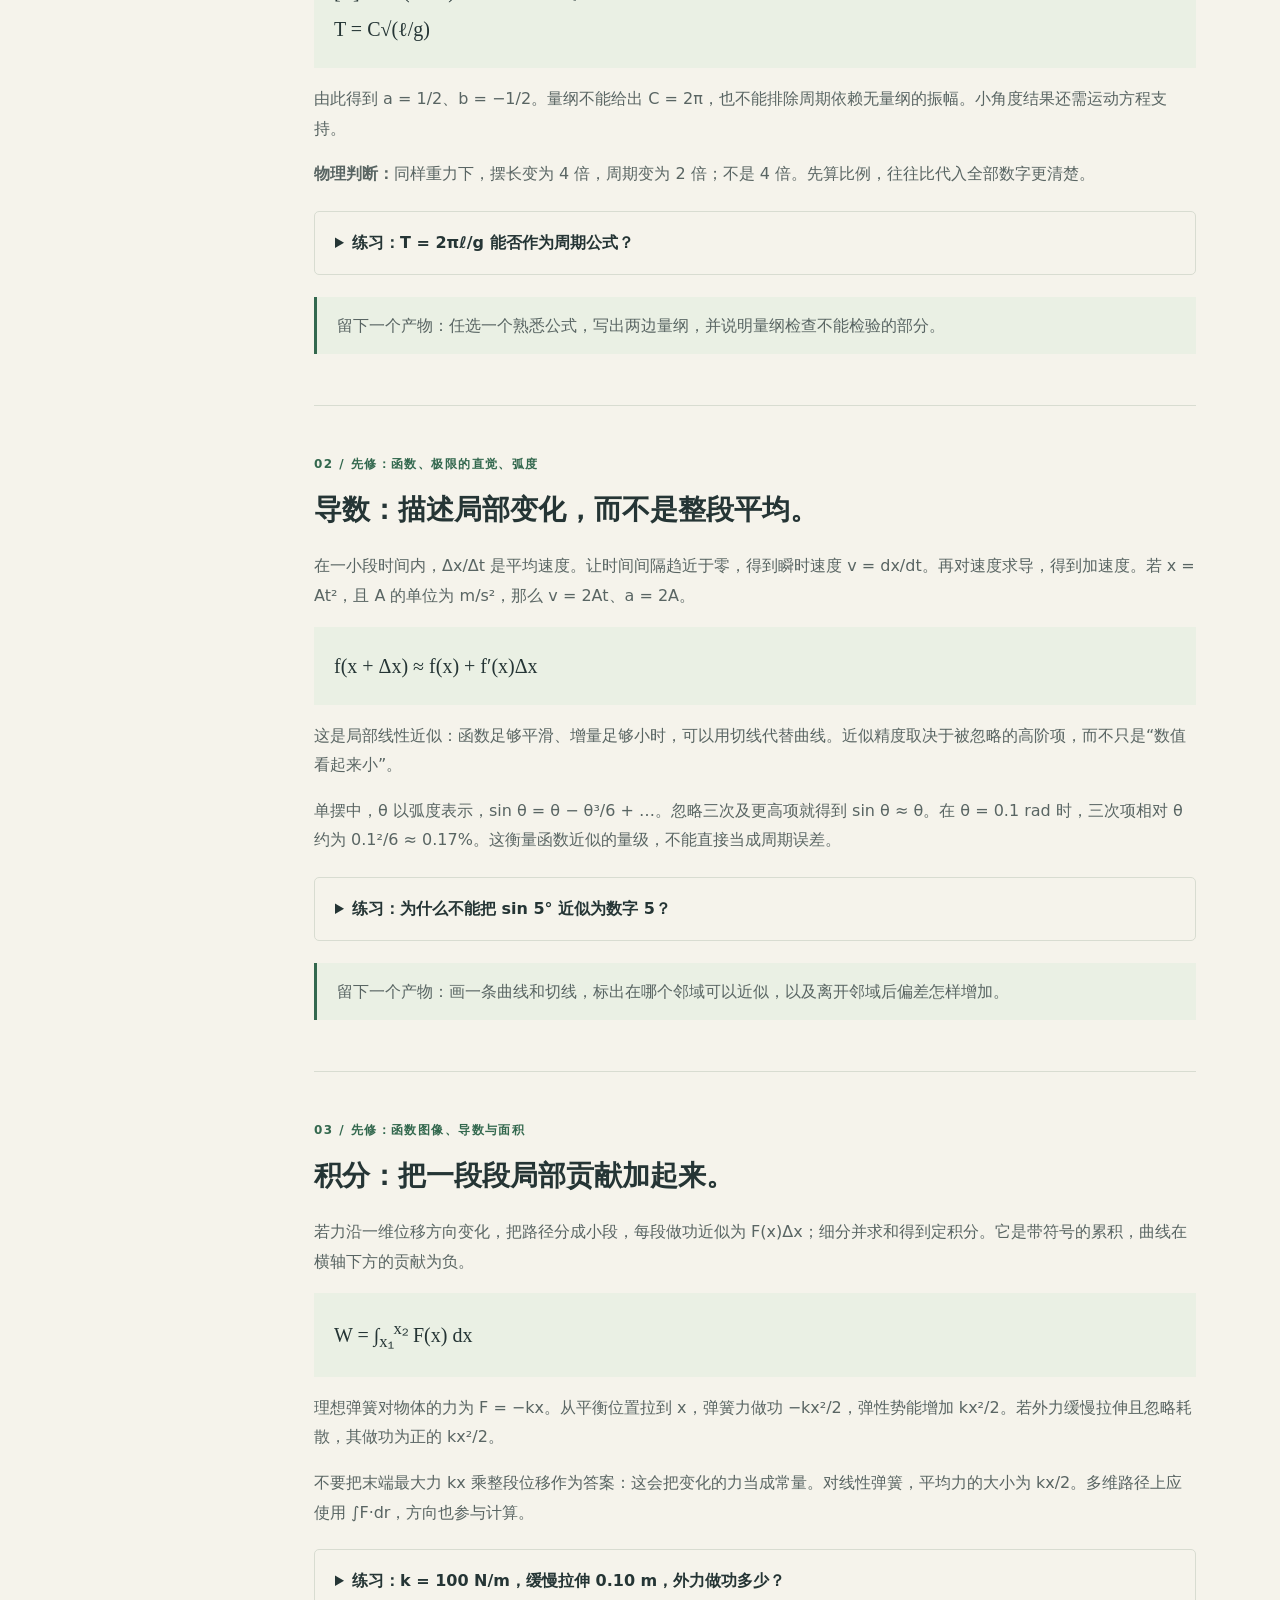
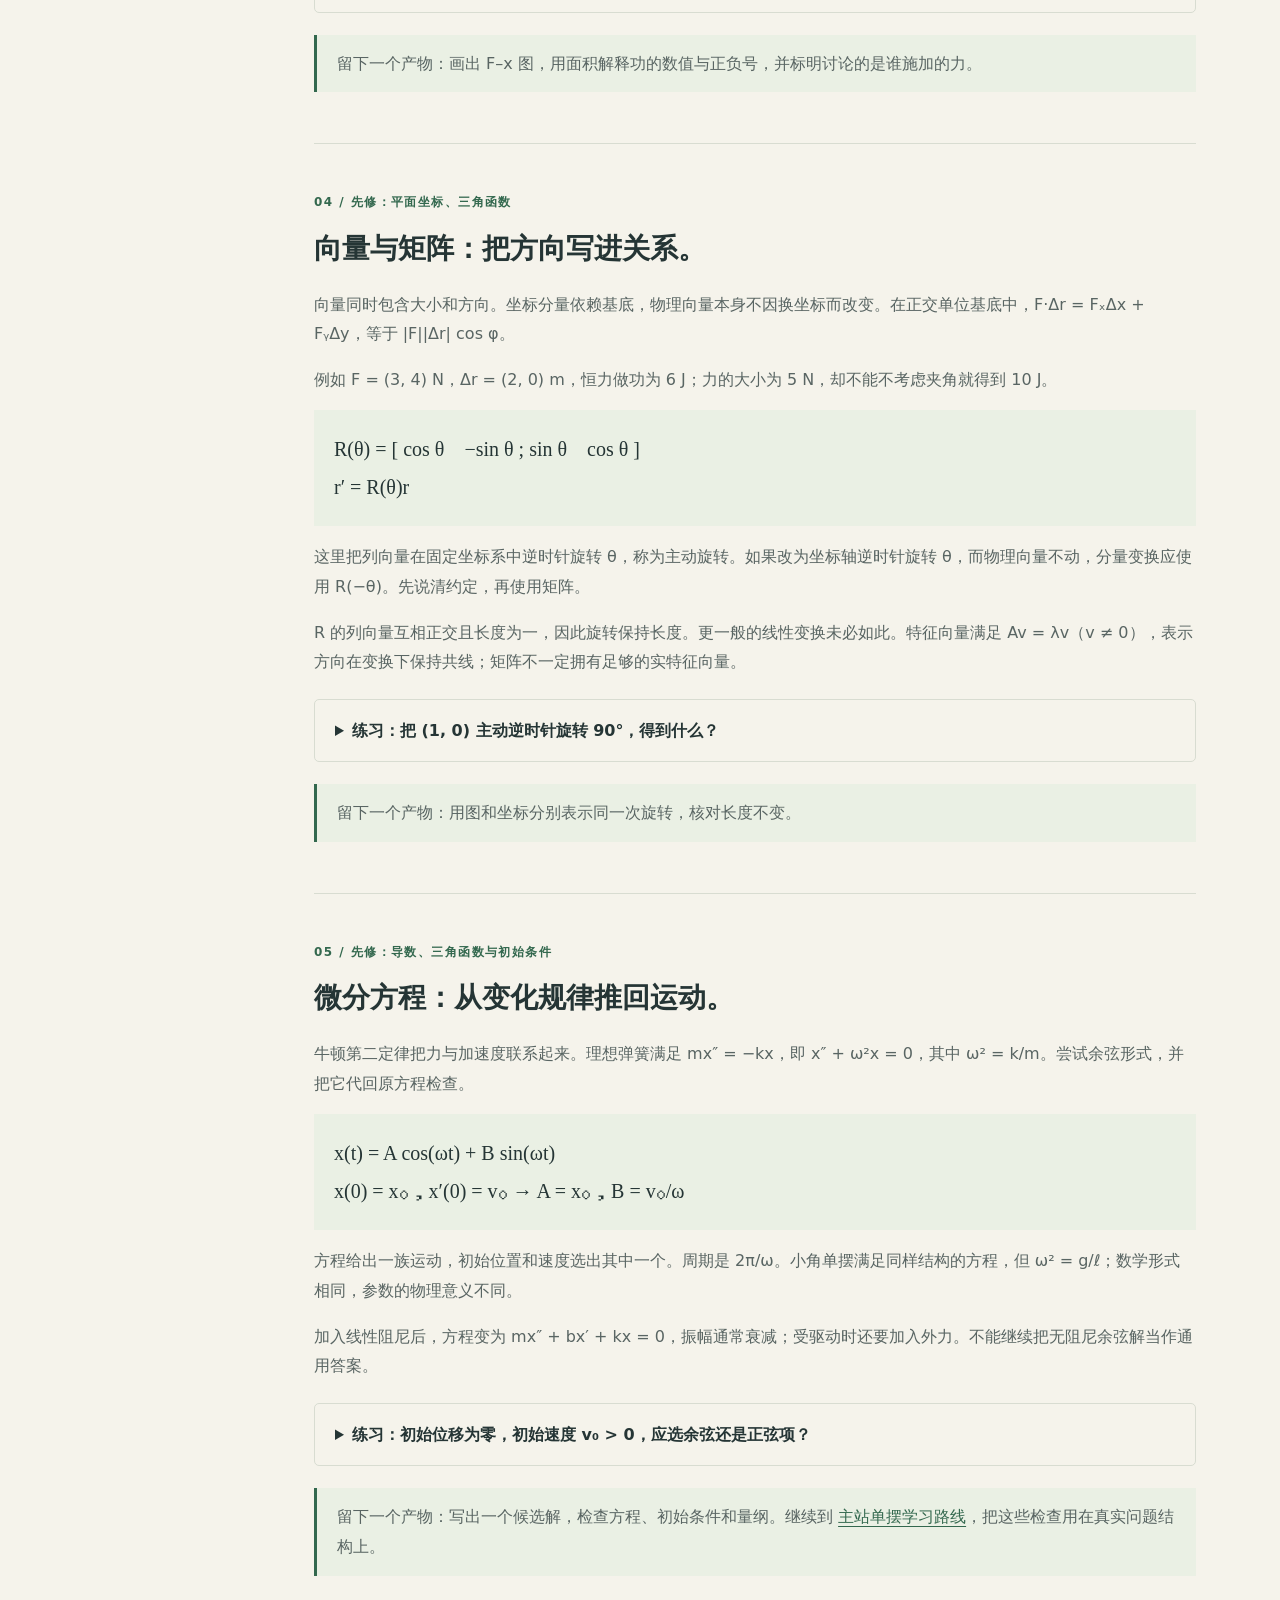
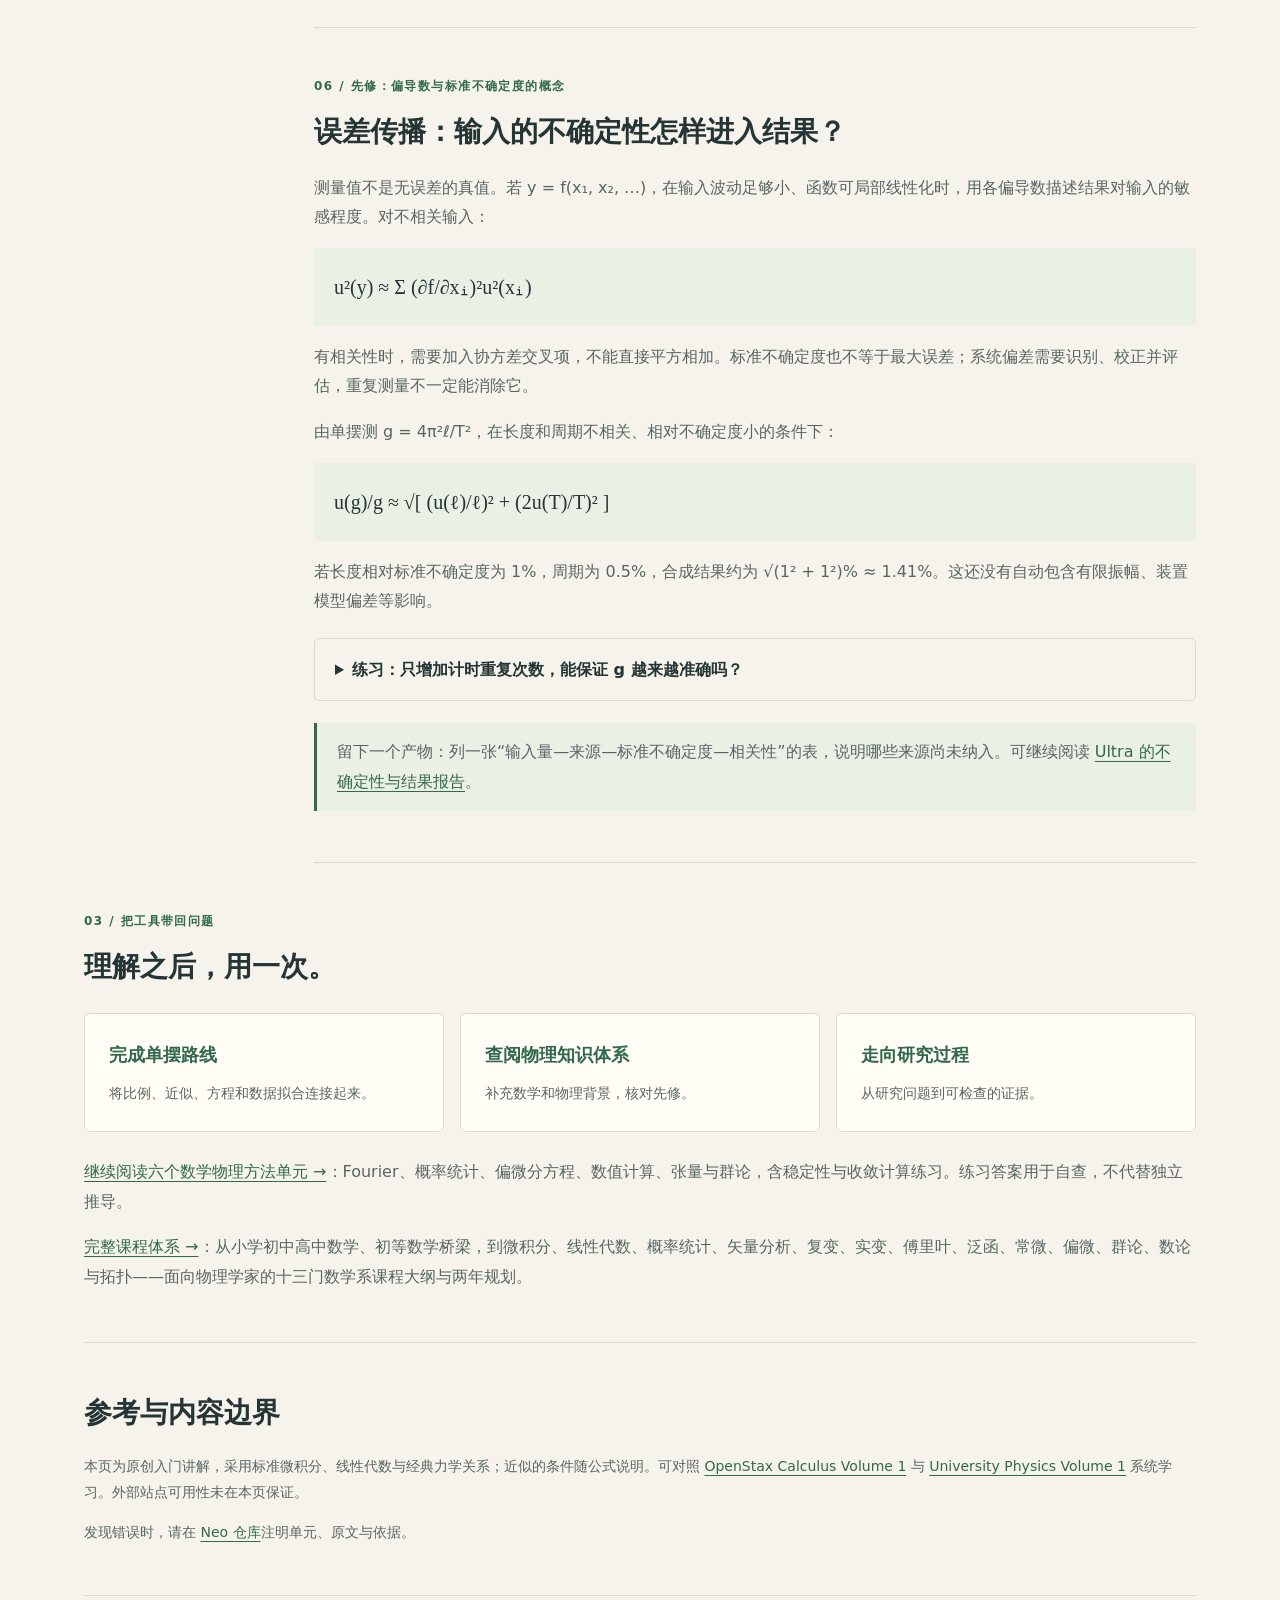
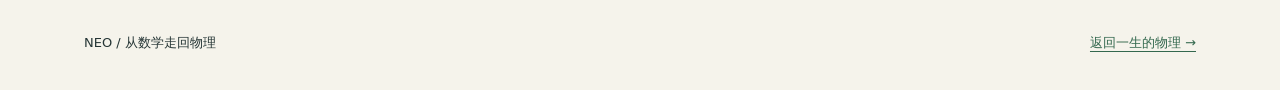
==== commit 27de1fbf: "feat: 设计数学家和物理学家课程体系 Co-authored-by: traeagent <traeagent@users.noreply.github.com>" ====
--- a/index.html
+++ b/index.html
@@ -1,4 +1,4 @@
-<!doctype html><html lang="zh-CN"><head><meta charset="utf-8"><meta name="viewport" content="width=device-width,initial-scale=1"><meta name="description" content="Neo 数学桥梁：从量纲、导数、积分、向量、微分方程与误差传播连接物理问题。"><title>Neo · 数学如何进入物理</title><link rel="stylesheet" href="style.css"></head><body><a class="skip" href="#main">跳到正文</a><header><a class="brand" href="./">N<span>NEO / 数学桥梁</span></a><nav aria-label="主导航"><a href="#map">选择问题</a><a href="#units">基础单元</a><a href="methods.html">数学物理方法</a><a href="#next">继续学习</a><a href="https://illudew.github.io/">返回主站 ↗</a></nav></header><main id="main">
+<!doctype html><html lang="zh-CN"><head><meta charset="utf-8"><meta name="viewport" content="width=device-width,initial-scale=1"><meta name="description" content="Neo 数学桥梁：从量纲、导数、积分、向量、微分方程与误差传播连接物理问题。"><title>Neo · 数学如何进入物理</title><link rel="stylesheet" href="style.css"></head><body><a class="skip" href="#main">跳到正文</a><header><a class="brand" href="./">N<span>NEO / 数学桥梁</span></a><nav aria-label="主导航"><a href="#map">选择问题</a><a href="#units">基础单元</a><a href="methods.html">数学物理方法</a><a href="curriculum.html">完整课程体系</a><a href="#next">继续学习</a><a href="https://illudew.github.io/">返回主站 ↗</a></nav></header><main id="main">
 <section class="hero"><p class="eyebrow">THE LANGUAGE BEHIND THE PHYSICS</p><h1>让数学，<br>落在一个<em>真实问题</em>上。</h1><p>先知道为什么需要它，再理解符号、条件和计算。六个基础单元与六个进阶单元，从“量是否合理”走到“预测是否可信”。无需登录，展开练习即可核对思路。</p><a class="button" href="#map">从你的问题出发 ↓</a><div class="hero-equation" aria-hidden="true">现象 → 关系 → 方程 → 检验</div></section>
 <section id="map"><p class="eyebrow">01 / 找到需要的那一步</p><h2>数学不是一道门槛，而是一组工具。</h2><div class="cards"><a href="#dimensions"><b>01 · 量纲与比例</b><span>公式合理吗？变量改变后会怎样？</span></a><a href="#derivative"><b>02 · 导数与近似</b><span>这一刻变化多快？小角近似从何而来？</span></a><a href="#integral"><b>03 · 积分与累积</b><span>变化的力，怎样计算做功？</span></a><a href="#vectors"><b>04 · 向量与矩阵</b><span>方向怎样参与运算？坐标怎样变换？</span></a><a href="#equation"><b>05 · 微分方程</b><span>给定变化规律，怎样预测运动？</span></a><a href="#uncertainty"><b>06 · 误差传播</b><span>测量不精确时，结果可信到什么程度？</span></a></div><p class="note">建议顺序：比例 → 导数 → 积分 → 微分方程；向量可独立阅读，不确定度在熟悉导数后学习。本页是首批入门内容，尚非完整数学课程，也不记录学习进度。</p></section>
 <div id="units" class="reading"><aside aria-label="单元目录"><strong>六个数学桥梁</strong><a href="#dimensions">量纲与比例</a><a href="#derivative">导数与近似</a><a href="#integral">积分与累积</a><a href="#vectors">向量与矩阵</a><a href="#equation">微分方程</a><a href="#uncertainty">误差传播</a></aside><article>
@@ -9,6 +9,6 @@
 <section id="equation"><p class="eyebrow">05 / 先修：导数、三角函数与初始条件</p><h2>微分方程：从变化规律推回运动。</h2><p>牛顿第二定律把力与加速度联系起来。理想弹簧满足 mx″ = −kx，即 x″ + ω²x = 0，其中 ω² = k/m。尝试余弦形式，并把它代回原方程检查。</p><div class="formula">x(t) = A cos(ωt) + B sin(ωt)<br>x(0) = x₀，x′(0) = v₀ → A = x₀，B = v₀/ω</div><p>方程给出一族运动，初始位置和速度选出其中一个。周期是 2π/ω。小角单摆满足同样结构的方程，但 ω² = g/ℓ；数学形式相同，参数的物理意义不同。</p><p>加入线性阻尼后，方程变为 mx″ + bx′ + kx = 0，振幅通常衰减；受驱动时还要加入外力。不能继续把无阻尼余弦解当作通用答案。</p><details><summary>练习：初始位移为零，初始速度 v₀ &gt; 0，应选余弦还是正弦项？</summary><p>此时 A = 0，B = v₀/ω，故 x = (v₀/ω)sin(ωt)。代入 t = 0 检查位置，再求导检查初速度，比凭图形记忆更可靠。</p></details><p class="task">留下一个产物：写出一个候选解，检查方程、初始条件和量纲。继续到 <a href="https://illudew.github.io/learn.html#derive">主站单摆学习路线</a>，把这些检查用在真实问题结构上。</p></section>
 <section id="uncertainty"><p class="eyebrow">06 / 先修：偏导数与标准不确定度的概念</p><h2>误差传播：输入的不确定性怎样进入结果？</h2><p>测量值不是无误差的真值。若 y = f(x₁, x₂, …)，在输入波动足够小、函数可局部线性化时，用各偏导数描述结果对输入的敏感程度。对不相关输入：</p><div class="formula">u²(y) ≈ Σ (∂f/∂xᵢ)²u²(xᵢ)</div><p>有相关性时，需要加入协方差交叉项，不能直接平方相加。标准不确定度也不等于最大误差；系统偏差需要识别、校正并评估，重复测量不一定能消除它。</p><p>由单摆测 g = 4π²ℓ/T²，在长度和周期不相关、相对不确定度小的条件下：</p><div class="formula">u(g)/g ≈ √[ (u(ℓ)/ℓ)² + (2u(T)/T)² ]</div><p>若长度相对标准不确定度为 1%，周期为 0.5%，合成结果约为 √(1² + 1²)% ≈ 1.41%。这还没有自动包含有限振幅、装置模型偏差等影响。</p><details><summary>练习：只增加计时重复次数，能保证 g 越来越准确吗？</summary><p>不能。若长度零点偏差或小角模型误差占主导，重复计时只改善部分随机分量。应先建立不确定度预算，识别最主要来源，再选择改进方向。</p></details><p class="task">留下一个产物：列一张“输入量—来源—标准不确定度—相关性”的表，说明哪些来源尚未纳入。可继续阅读 <a href="https://illudew.github.io/ultra/methods/uncertainty.html">Ultra 的不确定性与结果报告</a>。</p></section>
 </article></div>
-<section id="next"><p class="eyebrow">03 / 把工具带回问题</p><h2>理解之后，用一次。</h2><div class="cards"><a href="https://illudew.github.io/learn.html"><b>完成单摆路线</b><span>将比例、近似、方程和数据拟合连接起来。</span></a><a href="https://illudew.github.io/Equimophysics/"><b>查阅物理知识体系</b><span>补充数学和物理背景，核对先修。</span></a><a href="https://illudew.github.io/ultra/workflow.html"><b>走向研究过程</b><span>从研究问题到可检查的证据。</span></a></div><p><a href="methods.html">继续阅读六个数学物理方法单元 →</a>：Fourier、概率统计、偏微分方程、数值计算、张量与群论，含稳定性与收敛计算练习。练习答案用于自查，不代替独立推导。</p></section>
+<section id="next"><p class="eyebrow">03 / 把工具带回问题</p><h2>理解之后，用一次。</h2><div class="cards"><a href="https://illudew.github.io/learn.html"><b>完成单摆路线</b><span>将比例、近似、方程和数据拟合连接起来。</span></a><a href="https://illudew.github.io/Equimophysics/"><b>查阅物理知识体系</b><span>补充数学和物理背景，核对先修。</span></a><a href="https://illudew.github.io/ultra/workflow.html"><b>走向研究过程</b><span>从研究问题到可检查的证据。</span></a></div><p><a href="methods.html">继续阅读六个数学物理方法单元 →</a>：Fourier、概率统计、偏微分方程、数值计算、张量与群论，含稳定性与收敛计算练习。练习答案用于自查，不代替独立推导。</p><p><a href="curriculum.html">完整课程体系 →</a>：从小学初中高中数学、初等数学桥梁，到微积分、线性代数、概率统计、矢量分析、复变、实变、傅里叶、泛函、常微、偏微、群论、数论与拓扑——面向物理学家的十三门数学系课程大纲与两年规划。</p></section>
 <section class="sources"><h2>参考与内容边界</h2><p>本页为原创入门讲解，采用标准微积分、线性代数与经典力学关系；近似的条件随公式说明。可对照 <a href="https://openstax.org/details/books/calculus-volume-1">OpenStax Calculus Volume 1</a> 与 <a href="https://openstax.org/details/books/university-physics-volume-1">University Physics Volume 1</a> 系统学习。外部站点可用性未在本页保证。</p><p>发现错误时，请在 <a href="https://github.com/illudew/neo/issues">Neo 仓库</a>注明单元、原文与依据。</p></section>
 </main><footer><span>NEO / 从数学走回物理</span><a href="https://illudew.github.io/">返回一生的物理 →</a></footer></body></html>
